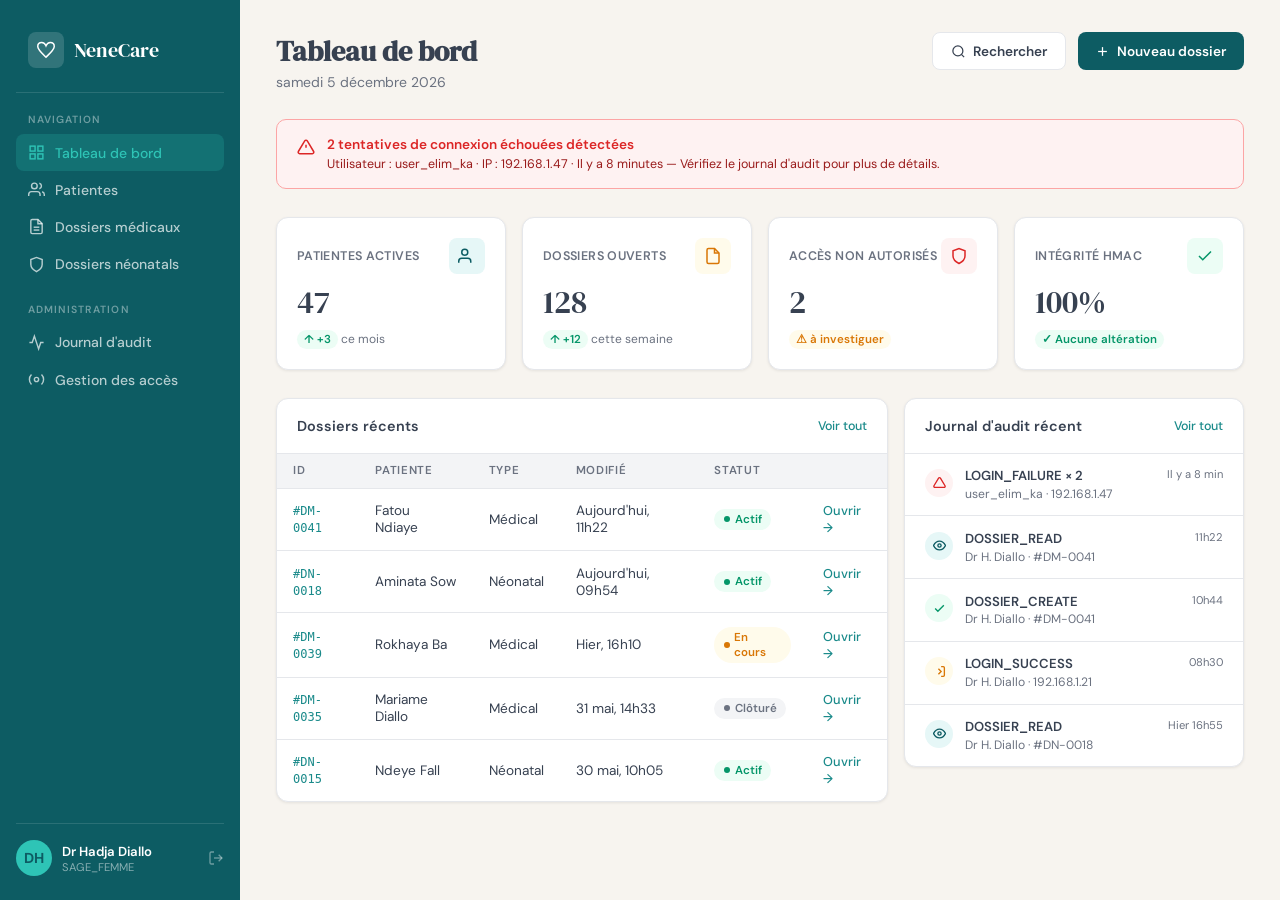
==== src/main/resources/static/accueil.html @ 51d0cf4b "feat(audit): entité AuditLog, AuditService HMAC-SHA256, repository et migration SQL" ====
<!DOCTYPE html>
<html lang="fr">
<head>
  <meta charset="UTF-8" />
  <meta name="viewport" content="width=device-width, initial-scale=1.0" />
  <title>NeneCare – Accueil</title>
  <link rel="preconnect" href="https://fonts.googleapis.com" />
  <link rel="preconnect" href="https://fonts.gstatic.com" crossorigin />
  <link href="https://fonts.googleapis.com/css2?family=DM+Serif+Display:ital@0;1&family=DM+Sans:wght@300;400;500;600&display=swap" rel="stylesheet" />

  <style>
    *, *::before, *::after { box-sizing: border-box; margin: 0; padding: 0; }

    :root {
      --teal-deep:   #0d5c63;
      --teal-mid:    #1a8a8a;
      --teal-light:  #2ec4b6;
      --teal-pale:   #e6f7f7;
      --cream:       #f7f4ef;
      --white:       #ffffff;
      --slate:       #374151;
      --slate-light: #6b7280;
      --slate-pale:  #f3f4f6;
      --amber:       #d97706;
      --amber-pale:  #fffbeb;
      --red:         #dc2626;
      --red-pale:    #fef2f2;
      --green:       #059669;
      --green-pale:  #ecfdf5;
      --border:      #e5e7eb;
      --shadow-sm:   0 1px 3px rgba(0,0,0,.08);
      --shadow-md:   0 4px 16px rgba(13,92,99,.10);
    }

    html, body {
      height: 100%;
      font-family: 'DM Sans', sans-serif;
      background: var(--cream);
      color: var(--slate);
    }

    /* ── Layout sidebar + main ─────────────────────────────────── */
    .app { display: flex; min-height: 100vh; }

    /* ── Sidebar ───────────────────────────────────────────────── */
    .sidebar {
      width: 240px;
      flex-shrink: 0;
      background: var(--teal-deep);
      display: flex;
      flex-direction: column;
      padding: 1.5rem 1rem;
    }

    .sidebar-logo {
      display: flex;
      align-items: center;
      gap: .6rem;
      padding: .5rem .75rem 1.5rem;
      border-bottom: 1px solid rgba(255,255,255,.12);
      margin-bottom: 1.25rem;
    }
    .sidebar-logo-icon {
      width: 36px; height: 36px;
      background: rgba(255,255,255,.15);
      border-radius: 8px;
      display: grid; place-items: center;
    }
    .sidebar-logo-icon svg { width: 18px; height: 18px; }
    .sidebar-logo-name {
      font-family: 'DM Serif Display', serif;
      font-size: 1.25rem;
      color: var(--white);
    }

    /* Navigation */
    .nav-section-label {
      font-size: .65rem;
      font-weight: 600;
      letter-spacing: .1em;
      text-transform: uppercase;
      color: rgba(255,255,255,.4);
      padding: 0 .75rem;
      margin-bottom: .5rem;
    }

    .nav-item {
      display: flex;
      align-items: center;
      gap: .65rem;
      padding: .6rem .75rem;
      border-radius: 8px;
      font-size: .875rem;
      font-weight: 500;
      color: rgba(255,255,255,.7);
      text-decoration: none;
      cursor: pointer;
      transition: all .15s;
      border: none;
      background: none;
      width: 100%;
      text-align: left;
    }
    .nav-item:hover { background: rgba(255,255,255,.08); color: var(--white); }
    .nav-item.active {
      background: rgba(46,196,182,.2);
      color: var(--teal-light);
    }
    .nav-item svg { width: 17px; height: 17px; flex-shrink: 0; }

    .nav-spacer { flex: 1; }

    /* Profil utilisateur sidebar */
    .sidebar-user {
      border-top: 1px solid rgba(255,255,255,.12);
      padding-top: 1rem;
      display: flex;
      align-items: center;
      gap: .65rem;
    }
    .user-avatar {
      width: 36px; height: 36px;
      background: var(--teal-light);
      border-radius: 50%;
      display: grid; place-items: center;
      font-size: .9rem;
      font-weight: 700;
      color: var(--teal-deep);
      flex-shrink: 0;
    }
    .user-info { flex: 1; min-width: 0; }
    .user-name {
      font-size: .82rem;
      font-weight: 600;
      color: var(--white);
      white-space: nowrap;
      overflow: hidden;
      text-overflow: ellipsis;
    }
    .user-role {
      font-size: .7rem;
      color: rgba(255,255,255,.5);
    }
    .logout-btn {
      background: none; border: none; cursor: pointer;
      color: rgba(255,255,255,.4);
      display: flex; align-items: center;
      transition: color .15s;
    }
    .logout-btn:hover { color: var(--white); }
    .logout-btn svg { width: 16px; height: 16px; }

    /* ── Main ──────────────────────────────────────────────────── */
    .main {
      flex: 1;
      overflow-y: auto;
      padding: 2rem 2.25rem;
      display: flex;
      flex-direction: column;
      gap: 1.75rem;
    }

    /* Header */
    .main-header {
      display: flex;
      justify-content: space-between;
      align-items: flex-start;
      flex-wrap: wrap;
      gap: 1rem;
    }
    .main-header h1 {
      font-family: 'DM Serif Display', serif;
      font-size: 1.75rem;
      color: var(--slate);
    }
    .main-header p {
      font-size: .875rem;
      color: var(--slate-light);
      margin-top: .2rem;
    }

    .header-actions { display: flex; gap: .75rem; }

    .btn {
      display: inline-flex;
      align-items: center;
      gap: .45rem;
      padding: .6rem 1.1rem;
      border-radius: 8px;
      font-family: 'DM Sans', sans-serif;
      font-size: .85rem;
      font-weight: 600;
      cursor: pointer;
      border: none;
      transition: all .15s;
    }
    .btn svg { width: 15px; height: 15px; }
    .btn-primary { background: var(--teal-deep); color: var(--white); }
    .btn-primary:hover { background: var(--teal-mid); }
    .btn-outline {
      background: var(--white);
      color: var(--slate);
      border: 1.5px solid var(--border);
    }
    .btn-outline:hover { border-color: var(--teal-mid); color: var(--teal-deep); }

    /* ── KPI Cards ─────────────────────────────────────────────── */
    .kpi-grid {
      display: grid;
      grid-template-columns: repeat(4, 1fr);
      gap: 1rem;
    }

    .kpi-card {
      background: var(--white);
      border-radius: 12px;
      padding: 1.25rem;
      box-shadow: var(--shadow-sm);
      border: 1px solid var(--border);
      display: flex;
      flex-direction: column;
      gap: .75rem;
    }
    .kpi-top {
      display: flex;
      justify-content: space-between;
      align-items: center;
    }
    .kpi-label {
      font-size: .78rem;
      font-weight: 600;
      letter-spacing: .03em;
      text-transform: uppercase;
      color: var(--slate-light);
    }
    .kpi-icon {
      width: 36px; height: 36px;
      border-radius: 8px;
      display: grid; place-items: center;
    }
    .kpi-icon svg { width: 18px; height: 18px; }
    .kpi-icon.teal   { background: var(--teal-pale);  color: var(--teal-deep); }
    .kpi-icon.amber  { background: var(--amber-pale); color: var(--amber); }
    .kpi-icon.red    { background: var(--red-pale);   color: var(--red); }
    .kpi-icon.green  { background: var(--green-pale); color: var(--green); }

    .kpi-value {
      font-family: 'DM Serif Display', serif;
      font-size: 2rem;
      color: var(--slate);
      line-height: 1;
    }
    .kpi-sub {
      font-size: .75rem;
      color: var(--slate-light);
    }
    .kpi-trend {
      display: inline-flex;
      align-items: center;
      gap: .2rem;
      font-size: .72rem;
      font-weight: 600;
      padding: .15rem .45rem;
      border-radius: 100px;
    }
    .kpi-trend.up   { background: var(--green-pale); color: var(--green); }
    .kpi-trend.warn { background: var(--amber-pale); color: var(--amber); }
    .kpi-trend.down { background: var(--red-pale);   color: var(--red); }

    /* ── Grid 2 colonnes ────────────────────────────────────────── */
    .two-col {
      display: grid;
      grid-template-columns: 1fr 340px;
      gap: 1rem;
      align-items: start;
    }

    /* ── Card générique ────────────────────────────────────────── */
    .card {
      background: var(--white);
      border-radius: 12px;
      border: 1px solid var(--border);
      box-shadow: var(--shadow-sm);
      overflow: hidden;
    }
    .card-header {
      padding: 1.1rem 1.25rem;
      border-bottom: 1px solid var(--border);
      display: flex;
      justify-content: space-between;
      align-items: center;
    }
    .card-title {
      font-size: .9rem;
      font-weight: 600;
      color: var(--slate);
    }
    .card-action {
      font-size: .78rem;
      color: var(--teal-mid);
      cursor: pointer;
      font-weight: 500;
      text-decoration: none;
    }
    .card-action:hover { text-decoration: underline; }
    .card-body { padding: 1.25rem; }

    /* ── Table des dossiers récents ─────────────────────────────── */
    .table-wrap { overflow-x: auto; }
    table { width: 100%; border-collapse: collapse; }
    th {
      text-align: left;
      font-size: .72rem;
      font-weight: 600;
      letter-spacing: .06em;
      text-transform: uppercase;
      color: var(--slate-light);
      padding: .6rem 1rem;
      background: var(--slate-pale);
      border-bottom: 1px solid var(--border);
    }
    td {
      padding: .85rem 1rem;
      font-size: .85rem;
      border-bottom: 1px solid var(--border);
      color: var(--slate);
    }
    tr:last-child td { border-bottom: none; }
    tr:hover td { background: var(--slate-pale); }

    .badge-status {
      display: inline-flex;
      align-items: center;
      gap: .3rem;
      font-size: .72rem;
      font-weight: 600;
      padding: .2rem .6rem;
      border-radius: 100px;
    }
    .badge-status::before {
      content: '';
      width: 6px; height: 6px;
      border-radius: 50%;
    }
    .badge-status.active  { background: var(--green-pale);  color: var(--green);  }
    .badge-status.active::before  { background: var(--green); }
    .badge-status.pending { background: var(--amber-pale);  color: var(--amber);  }
    .badge-status.pending::before { background: var(--amber); }
    .badge-status.closed  { background: var(--slate-pale);  color: var(--slate-light); }
    .badge-status.closed::before  { background: var(--slate-light); }

    .action-link {
      color: var(--teal-mid);
      font-size: .8rem;
      font-weight: 500;
      text-decoration: none;
    }
    .action-link:hover { text-decoration: underline; }

    /* ── Journal d'audit (sidebar droite) ──────────────────────── */
    .audit-list { display: flex; flex-direction: column; }
    .audit-item {
      display: flex;
      gap: .75rem;
      padding: .85rem 1.25rem;
      border-bottom: 1px solid var(--border);
      align-items: flex-start;
    }
    .audit-item:last-child { border-bottom: none; }
    .audit-dot {
      width: 28px; height: 28px;
      border-radius: 50%;
      display: grid; place-items: center;
      flex-shrink: 0;
      margin-top: .1rem;
    }
    .audit-dot svg { width: 13px; height: 13px; }
    .audit-dot.read    { background: var(--teal-pale);  color: var(--teal-deep); }
    .audit-dot.write   { background: var(--green-pale); color: var(--green); }
    .audit-dot.login   { background: var(--amber-pale); color: var(--amber); }
    .audit-dot.warn    { background: var(--red-pale);   color: var(--red); }

    .audit-meta { flex: 1; min-width: 0; }
    .audit-action {
      font-size: .82rem;
      font-weight: 600;
      color: var(--slate);
    }
    .audit-detail {
      font-size: .76rem;
      color: var(--slate-light);
      margin-top: .1rem;
      white-space: nowrap;
      overflow: hidden;
      text-overflow: ellipsis;
    }
    .audit-time {
      font-size: .7rem;
      color: var(--slate-light);
      white-space: nowrap;
      flex-shrink: 0;
    }

    /* ── Alerte sécurité ───────────────────────────────────────── */
    .security-alert {
      background: var(--red-pale);
      border: 1px solid #fca5a5;
      border-radius: 10px;
      padding: 1rem 1.25rem;
      display: flex;
      gap: .75rem;
      align-items: flex-start;
    }
    .security-alert svg { width: 18px; height: 18px; color: var(--red); flex-shrink: 0; margin-top: .1rem; }
    .security-alert-title { font-size: .85rem; font-weight: 600; color: var(--red); }
    .security-alert-desc  { font-size: .78rem; color: #991b1b; margin-top: .15rem; }

    /* ── Responsive ─────────────────────────────────────────────── */
    @media (max-width: 1100px) {
      .kpi-grid { grid-template-columns: repeat(2, 1fr); }
      .two-col  { grid-template-columns: 1fr; }
    }
    @media (max-width: 768px) {
      .sidebar  { display: none; }
      .main     { padding: 1.25rem; }
      .kpi-grid { grid-template-columns: 1fr 1fr; }
    }
  </style>
</head>
<body>
<div class="app">

  <!-- ══ Sidebar ══════════════════════════════════════════════ -->
  <aside class="sidebar">
    <div class="sidebar-logo">
      <div class="sidebar-logo-icon">
        <svg viewBox="0 0 24 24" fill="none" stroke="white" stroke-width="2" stroke-linecap="round">
          <path d="M12 21.593c-5.63-5.539-11-10.297-11-14.402 0-3.791 3.068-5.191 5.281-5.191 1.312 0 4.151.501 5.719 4.457 1.59-3.968 4.464-4.447 5.726-4.447 2.54 0 5.274 1.621 5.274 5.181 0 4.069-5.136 8.625-11 14.402z"/>
        </svg>
      </div>
      <span class="sidebar-logo-name">NeneCare</span>
    </div>

    <div class="nav-section-label">Navigation</div>

    <a class="nav-item active" href="#">
      <svg viewBox="0 0 24 24" fill="none" stroke="currentColor" stroke-width="2"><rect x="3" y="3" width="7" height="7"/><rect x="14" y="3" width="7" height="7"/><rect x="14" y="14" width="7" height="7"/><rect x="3" y="14" width="7" height="7"/></svg>
      Tableau de bord
    </a>
    <a class="nav-item" href="#">
      <svg viewBox="0 0 24 24" fill="none" stroke="currentColor" stroke-width="2"><path d="M17 21v-2a4 4 0 0 0-4-4H5a4 4 0 0 0-4 4v2"/><circle cx="9" cy="7" r="4"/><path d="M23 21v-2a4 4 0 0 0-3-3.87"/><path d="M16 3.13a4 4 0 0 1 0 7.75"/></svg>
      Patientes
    </a>
    <a class="nav-item" href="#">
      <svg viewBox="0 0 24 24" fill="none" stroke="currentColor" stroke-width="2"><path d="M14 2H6a2 2 0 0 0-2 2v16a2 2 0 0 0 2 2h12a2 2 0 0 0 2-2V8z"/><polyline points="14 2 14 8 20 8"/><line x1="16" y1="13" x2="8" y2="13"/><line x1="16" y1="17" x2="8" y2="17"/></svg>
      Dossiers médicaux
    </a>
    <a class="nav-item" href="#">
      <svg viewBox="0 0 24 24" fill="none" stroke="currentColor" stroke-width="2"><path d="M12 22s8-4 8-10V5l-8-3-8 3v7c0 6 8 10 8 10z"/></svg>
      Dossiers néonatals
    </a>

    <div class="nav-section-label" style="margin-top:1.25rem;">Administration</div>

    <a class="nav-item" href="#">
      <svg viewBox="0 0 24 24" fill="none" stroke="currentColor" stroke-width="2"><polyline points="22 12 18 12 15 21 9 3 6 12 2 12"/></svg>
      Journal d'audit
    </a>
    <a class="nav-item" href="#">
      <svg viewBox="0 0 24 24" fill="none" stroke="currentColor" stroke-width="2"><circle cx="12" cy="12" r="3"/><path d="M19.07 4.93a10 10 0 0 1 0 14.14"/><path d="M4.93 4.93a10 10 0 0 0 0 14.14"/></svg>
      Gestion des accès
    </a>

    <div class="nav-spacer"></div>

    <div class="sidebar-user">
      <div class="user-avatar" id="avatarInitials">HD</div>
      <div class="user-info">
        <div class="user-name" id="userName">Dr Hadja Diallo</div>
        <div class="user-role" id="userRole">SAGE_FEMME</div>
      </div>
      <button class="logout-btn" title="Déconnexion" onclick="window.location.href='login.html'">
        <svg viewBox="0 0 24 24" fill="none" stroke="currentColor" stroke-width="2">
          <path d="M9 21H5a2 2 0 0 1-2-2V5a2 2 0 0 1 2-2h4"/><polyline points="16 17 21 12 16 7"/><line x1="21" y1="12" x2="9" y2="12"/>
        </svg>
      </button>
    </div>
  </aside>

  <!-- ══ Main ════════════════════════════════════════════════ -->
  <main class="main">

    <!-- En-tête -->
    <div class="main-header">
      <div>
        <h1>Tableau de bord</h1>
        <p id="dateNow">Chargement de la date…</p>
      </div>
      <div class="header-actions">
        <button class="btn btn-outline">
          <svg viewBox="0 0 24 24" fill="none" stroke="currentColor" stroke-width="2"><circle cx="11" cy="11" r="8"/><line x1="21" y1="21" x2="16.65" y2="16.65"/></svg>
          Rechercher
        </button>
        <button class="btn btn-primary">
          <svg viewBox="0 0 24 24" fill="none" stroke="currentColor" stroke-width="2"><line x1="12" y1="5" x2="12" y2="19"/><line x1="5" y1="12" x2="19" y2="12"/></svg>
          Nouveau dossier
        </button>
      </div>
    </div>

    <!-- Alerte sécurité (exemple) -->
    <div class="security-alert">
      <svg viewBox="0 0 24 24" fill="none" stroke="currentColor" stroke-width="2"><path d="M10.29 3.86L1.82 18a2 2 0 0 0 1.71 3h16.94a2 2 0 0 0 1.71-3L13.71 3.86a2 2 0 0 0-3.42 0z"/><line x1="12" y1="9" x2="12" y2="13"/><line x1="12" y1="17" x2="12.01" y2="17"/></svg>
      <div>
        <div class="security-alert-title">2 tentatives de connexion échouées détectées</div>
        <div class="security-alert-desc">Utilisateur : user_elim_ka · IP : 192.168.1.47 · Il y a 8 minutes — Vérifiez le journal d'audit pour plus de détails.</div>
      </div>
    </div>

    <!-- KPIs -->
    <div class="kpi-grid">
      <div class="kpi-card">
        <div class="kpi-top">
          <span class="kpi-label">Patientes actives</span>
          <div class="kpi-icon teal">
            <svg viewBox="0 0 24 24" fill="none" stroke="currentColor" stroke-width="2"><path d="M17 21v-2a4 4 0 0 0-4-4H5a4 4 0 0 0-4 4v2"/><circle cx="9" cy="7" r="4"/></svg>
          </div>
        </div>
        <div class="kpi-value">47</div>
        <div class="kpi-sub"><span class="kpi-trend up">↑ +3</span> ce mois</div>
      </div>

      <div class="kpi-card">
        <div class="kpi-top">
          <span class="kpi-label">Dossiers ouverts</span>
          <div class="kpi-icon amber">
            <svg viewBox="0 0 24 24" fill="none" stroke="currentColor" stroke-width="2"><path d="M14 2H6a2 2 0 0 0-2 2v16a2 2 0 0 0 2 2h12a2 2 0 0 0 2-2V8z"/><polyline points="14 2 14 8 20 8"/></svg>
          </div>
        </div>
        <div class="kpi-value">128</div>
        <div class="kpi-sub"><span class="kpi-trend up">↑ +12</span> cette semaine</div>
      </div>

      <div class="kpi-card">
        <div class="kpi-top">
          <span class="kpi-label">Accès non autorisés</span>
          <div class="kpi-icon red">
            <svg viewBox="0 0 24 24" fill="none" stroke="currentColor" stroke-width="2"><path d="M12 22s8-4 8-10V5l-8-3-8 3v7c0 6 8 10 8 10z"/></svg>
          </div>
        </div>
        <div class="kpi-value">2</div>
        <div class="kpi-sub"><span class="kpi-trend warn">⚠ à investiguer</span></div>
      </div>

      <div class="kpi-card">
        <div class="kpi-top">
          <span class="kpi-label">Intégrité HMAC</span>
          <div class="kpi-icon green">
            <svg viewBox="0 0 24 24" fill="none" stroke="currentColor" stroke-width="2"><polyline points="20 6 9 17 4 12"/></svg>
          </div>
        </div>
        <div class="kpi-value">100%</div>
        <div class="kpi-sub"><span class="kpi-trend up">✓ Aucune altération</span></div>
      </div>
    </div>

    <!-- Grille 2 colonnes -->
    <div class="two-col">

      <!-- Dossiers récents -->
      <div class="card">
        <div class="card-header">
          <span class="card-title">Dossiers récents</span>
          <a class="card-action" href="#">Voir tout</a>
        </div>
        <div class="table-wrap">
          <table>
            <thead>
              <tr>
                <th>ID</th>
                <th>Patiente</th>
                <th>Type</th>
                <th>Modifié</th>
                <th>Statut</th>
                <th></th>
              </tr>
            </thead>
            <tbody>
              <tr>
                <td><code style="font-size:.75rem;color:var(--teal-mid)">#DM-0041</code></td>
                <td>Fatou Ndiaye</td>
                <td>Médical</td>
                <td>Aujourd'hui, 11h22</td>
                <td><span class="badge-status active">Actif</span></td>
                <td><a class="action-link" href="#">Ouvrir →</a></td>
              </tr>
              <tr>
                <td><code style="font-size:.75rem;color:var(--teal-mid)">#DN-0018</code></td>
                <td>Aminata Sow</td>
                <td>Néonatal</td>
                <td>Aujourd'hui, 09h54</td>
                <td><span class="badge-status active">Actif</span></td>
                <td><a class="action-link" href="#">Ouvrir →</a></td>
              </tr>
              <tr>
                <td><code style="font-size:.75rem;color:var(--teal-mid)">#DM-0039</code></td>
                <td>Rokhaya Ba</td>
                <td>Médical</td>
                <td>Hier, 16h10</td>
                <td><span class="badge-status pending">En cours</span></td>
                <td><a class="action-link" href="#">Ouvrir →</a></td>
              </tr>
              <tr>
                <td><code style="font-size:.75rem;color:var(--teal-mid)">#DM-0035</code></td>
                <td>Mariame Diallo</td>
                <td>Médical</td>
                <td>31 mai, 14h33</td>
                <td><span class="badge-status closed">Clôturé</span></td>
                <td><a class="action-link" href="#">Ouvrir →</a></td>
              </tr>
              <tr>
                <td><code style="font-size:.75rem;color:var(--teal-mid)">#DN-0015</code></td>
                <td>Ndeye Fall</td>
                <td>Néonatal</td>
                <td>30 mai, 10h05</td>
                <td><span class="badge-status active">Actif</span></td>
                <td><a class="action-link" href="#">Ouvrir →</a></td>
              </tr>
            </tbody>
          </table>
        </div>
      </div>

      <!-- Journal d'audit -->
      <div class="card">
        <div class="card-header">
          <span class="card-title">Journal d'audit récent</span>
          <a class="card-action" href="#">Voir tout</a>
        </div>
        <div class="audit-list">

          <div class="audit-item">
            <div class="audit-dot warn">
              <svg viewBox="0 0 24 24" fill="none" stroke="currentColor" stroke-width="2.5"><path d="M10.29 3.86L1.82 18a2 2 0 0 0 1.71 3h16.94a2 2 0 0 0 1.71-3L13.71 3.86a2 2 0 0 0-3.42 0z"/></svg>
            </div>
            <div class="audit-meta">
              <div class="audit-action">LOGIN_FAILURE × 2</div>
              <div class="audit-detail">user_elim_ka · 192.168.1.47</div>
            </div>
            <div class="audit-time">Il y a 8 min</div>
          </div>

          <div class="audit-item">
            <div class="audit-dot read">
              <svg viewBox="0 0 24 24" fill="none" stroke="currentColor" stroke-width="2.5"><path d="M1 12s4-8 11-8 11 8 11 8-4 8-11 8-11-8-11-8z"/><circle cx="12" cy="12" r="3"/></svg>
            </div>
            <div class="audit-meta">
              <div class="audit-action">DOSSIER_READ</div>
              <div class="audit-detail">Dr H. Diallo · #DM-0041</div>
            </div>
            <div class="audit-time">11h22</div>
          </div>

          <div class="audit-item">
            <div class="audit-dot write">
              <svg viewBox="0 0 24 24" fill="none" stroke="currentColor" stroke-width="2.5"><polyline points="20 6 9 17 4 12"/></svg>
            </div>
            <div class="audit-meta">
              <div class="audit-action">DOSSIER_CREATE</div>
              <div class="audit-detail">Dr H. Diallo · #DM-0041</div>
            </div>
            <div class="audit-time">10h44</div>
          </div>

          <div class="audit-item">
            <div class="audit-dot login">
              <svg viewBox="0 0 24 24" fill="none" stroke="currentColor" stroke-width="2.5"><path d="M15 3h4a2 2 0 0 1 2 2v14a2 2 0 0 1-2 2h-4"/><polyline points="10 17 15 12 10 7"/></svg>
            </div>
            <div class="audit-meta">
              <div class="audit-action">LOGIN_SUCCESS</div>
              <div class="audit-detail">Dr H. Diallo · 192.168.1.21</div>
            </div>
            <div class="audit-time">08h30</div>
          </div>

          <div class="audit-item">
            <div class="audit-dot read">
              <svg viewBox="0 0 24 24" fill="none" stroke="currentColor" stroke-width="2.5"><path d="M1 12s4-8 11-8 11 8 11 8-4 8-11 8-11-8-11-8z"/><circle cx="12" cy="12" r="3"/></svg>
            </div>
            <div class="audit-meta">
              <div class="audit-action">DOSSIER_READ</div>
              <div class="audit-detail">Dr H. Diallo · #DN-0018</div>
            </div>
            <div class="audit-time">Hier 16h55</div>
          </div>

        </div>
      </div>

    </div>
  </main>
</div>

<script>
  // Date dynamique
  const opts = { weekday: 'long', year: 'numeric', month: 'long', day: 'numeric' };
  document.getElementById('dateNow').textContent =
    new Date().toLocaleDateString('fr-FR', opts);

  // Infos utilisateur depuis sessionStorage (à alimenter après auth JWT)
  const storedName = sessionStorage.getItem('nc_user_name') || 'Dr Hadja Diallo';
  const storedRole = sessionStorage.getItem('nc_user_role') || 'SAGE_FEMME';
  document.getElementById('userName').textContent  = storedName;
  document.getElementById('userRole').textContent  = storedRole;
  document.getElementById('avatarInitials').textContent =
    storedName.split(' ').filter(w => /^[A-ZÀ-Ÿ]/.test(w)).slice(0,2).map(w=>w[0]).join('');
</script>
</body>
</html>
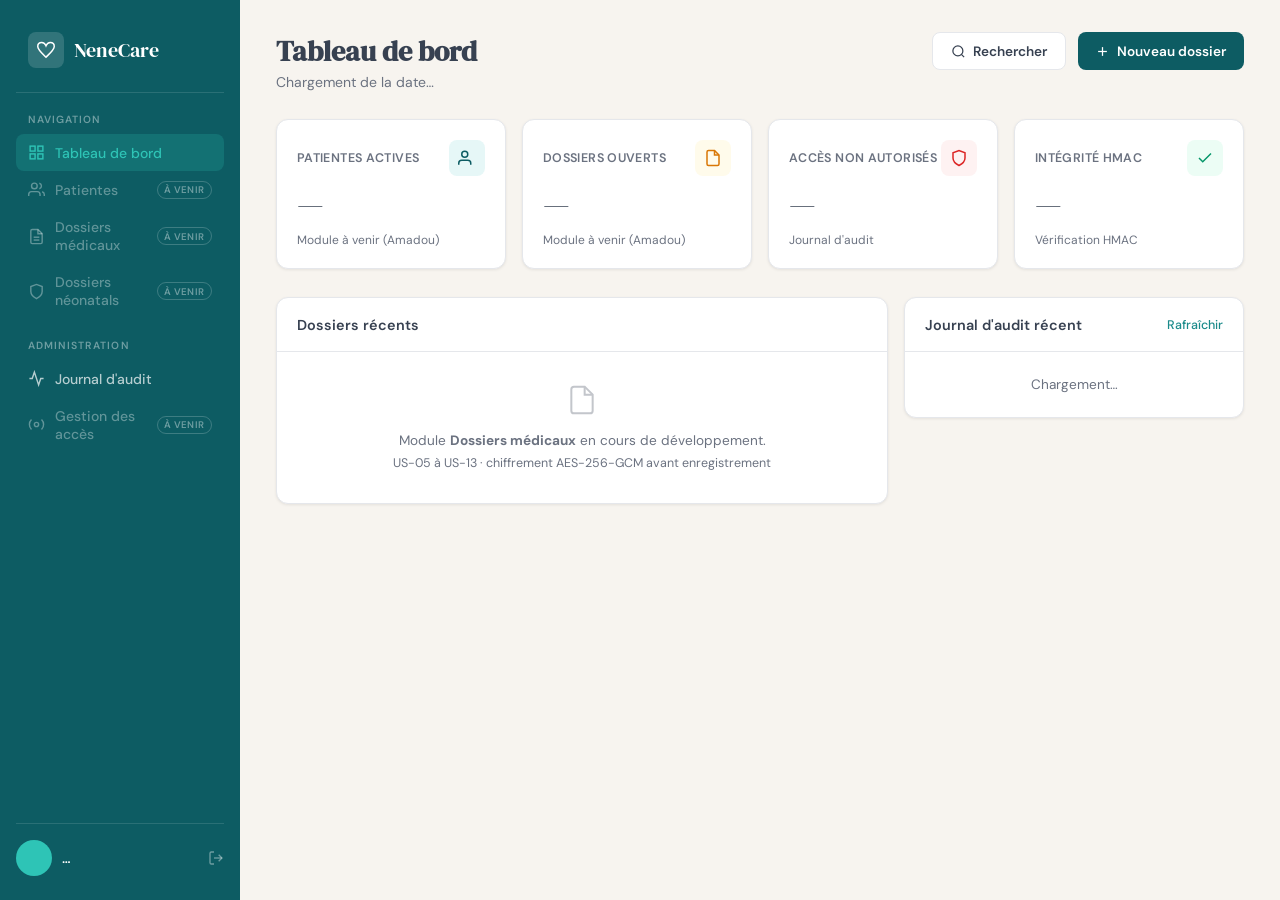
==== commit 5ff6c784: "front: repare la page de connexion et branche le tableau de bord login.html contenait un conflit de " ====
--- a/src/main/resources/static/accueil.html
+++ b/src/main/resources/static/accueil.html
@@ -102,6 +102,26 @@
       text-align: left;
     }
     .nav-item:hover { background: rgba(255,255,255,.08); color: var(--white); }
+
+    /* Module pas encore livré : l'onglet reste visible (il annonce la feuille
+       de route) mais ne doit pas se faire passer pour un lien fonctionnel. */
+    .nav-item.a-venir {
+      color: rgba(255,255,255,.35);
+      cursor: not-allowed;
+    }
+    .nav-item.a-venir:hover { background: none; color: rgba(255,255,255,.35); }
+    .nav-item.a-venir .puce-a-venir {
+      margin-left: auto;
+      font-size: .6rem;
+      font-weight: 600;
+      letter-spacing: .04em;
+      text-transform: uppercase;
+      color: rgba(255,255,255,.4);
+      border: 1px solid rgba(255,255,255,.2);
+      border-radius: 100px;
+      padding: .1rem .4rem;
+      white-space: nowrap;
+    }
     .nav-item.active {
       background: rgba(46,196,182,.2);
       color: var(--teal-light);
@@ -447,39 +467,52 @@
       <svg viewBox="0 0 24 24" fill="none" stroke="currentColor" stroke-width="2"><rect x="3" y="3" width="7" height="7"/><rect x="14" y="3" width="7" height="7"/><rect x="14" y="14" width="7" height="7"/><rect x="3" y="14" width="7" height="7"/></svg>
       Tableau de bord
     </a>
-    <a class="nav-item" href="#">
+    <!-- Ces trois modules n'ont pas encore de backend (aucune entité Patiente
+         ni DossierNeonatal, DossierMedicalService vide) : ils sont annoncés,
+         pas proposés. Ils deviendront cliquables avec les US-05 à US-13. -->
+    <a class="nav-item a-venir" href="#" aria-disabled="true" title="Module en cours de développement (US-05 à US-13)">
       <svg viewBox="0 0 24 24" fill="none" stroke="currentColor" stroke-width="2"><path d="M17 21v-2a4 4 0 0 0-4-4H5a4 4 0 0 0-4 4v2"/><circle cx="9" cy="7" r="4"/><path d="M23 21v-2a4 4 0 0 0-3-3.87"/><path d="M16 3.13a4 4 0 0 1 0 7.75"/></svg>
       Patientes
+      <span class="puce-a-venir">à venir</span>
     </a>
-    <a class="nav-item" href="#">
+    <a class="nav-item a-venir" href="#" aria-disabled="true" title="Module en cours de développement (US-05 à US-13)">
       <svg viewBox="0 0 24 24" fill="none" stroke="currentColor" stroke-width="2"><path d="M14 2H6a2 2 0 0 0-2 2v16a2 2 0 0 0 2 2h12a2 2 0 0 0 2-2V8z"/><polyline points="14 2 14 8 20 8"/><line x1="16" y1="13" x2="8" y2="13"/><line x1="16" y1="17" x2="8" y2="17"/></svg>
       Dossiers médicaux
+      <span class="puce-a-venir">à venir</span>
     </a>
-    <a class="nav-item" href="#">
+    <a class="nav-item a-venir" href="#" aria-disabled="true" title="Module en cours de développement (US-05 à US-13)">
       <svg viewBox="0 0 24 24" fill="none" stroke="currentColor" stroke-width="2"><path d="M12 22s8-4 8-10V5l-8-3-8 3v7c0 6 8 10 8 10z"/></svg>
       Dossiers néonatals
+      <span class="puce-a-venir">à venir</span>
     </a>
 
-    <div class="nav-section-label" style="margin-top:1.25rem;">Administration</div>
-
-    <a class="nav-item" href="#">
+    <!-- Section réservée à l'administrateur : masquée pour les autres rôles.
+         Masquage de confort uniquement — l'API refuse de toute façon (403). -->
+    <div class="nav-section-label" style="margin-top:1.25rem;" data-role="ADMIN">Administration</div>
+
+    <!-- Fonctionnel : l'API d'audit existe et répond. -->
+    <a class="nav-item" href="#" id="navJournalAudit" data-role="ADMIN">
       <svg viewBox="0 0 24 24" fill="none" stroke="currentColor" stroke-width="2"><polyline points="22 12 18 12 15 21 9 3 6 12 2 12"/></svg>
       Journal d'audit
     </a>
-    <a class="nav-item" href="#">
+    <!-- US-18/19 non implémentées : UserService ne contient que des TODO. -->
+    <a class="nav-item a-venir" href="#" aria-disabled="true" data-role="ADMIN"
+       title="Module en cours de développement (US-18, US-19)">
       <svg viewBox="0 0 24 24" fill="none" stroke="currentColor" stroke-width="2"><circle cx="12" cy="12" r="3"/><path d="M19.07 4.93a10 10 0 0 1 0 14.14"/><path d="M4.93 4.93a10 10 0 0 0 0 14.14"/></svg>
       Gestion des accès
+      <span class="puce-a-venir">à venir</span>
     </a>
 
     <div class="nav-spacer"></div>
 
     <div class="sidebar-user">
-      <div class="user-avatar" id="avatarInitials">HD</div>
+      <!-- Renseignés par le script à partir de la session ouverte. -->
+      <div class="user-avatar" id="avatarInitials"></div>
       <div class="user-info">
-        <div class="user-name" id="userName">Dr Hadja Diallo</div>
-        <div class="user-role" id="userRole">SAGE_FEMME</div>
-      </div>
-      <button class="logout-btn" title="Déconnexion" onclick="window.location.href='login.html'">
+        <div class="user-name" id="userName">…</div>
+        <div class="user-role" id="userRole"></div>
+      </div>
+      <button class="logout-btn" id="btnDeconnexion" title="Déconnexion">
         <svg viewBox="0 0 24 24" fill="none" stroke="currentColor" stroke-width="2">
           <path d="M9 21H5a2 2 0 0 1-2-2V5a2 2 0 0 1 2-2h4"/><polyline points="16 17 21 12 16 7"/><line x1="21" y1="12" x2="9" y2="12"/>
         </svg>
@@ -497,23 +530,24 @@
         <p id="dateNow">Chargement de la date…</p>
       </div>
       <div class="header-actions">
-        <button class="btn btn-outline">
+        <!-- Boutons inactifs tant que le module Dossiers (Amadou) n'est pas livré. -->
+        <button class="btn btn-outline" disabled title="Module dossiers à venir">
           <svg viewBox="0 0 24 24" fill="none" stroke="currentColor" stroke-width="2"><circle cx="11" cy="11" r="8"/><line x1="21" y1="21" x2="16.65" y2="16.65"/></svg>
           Rechercher
         </button>
-        <button class="btn btn-primary">
+        <button class="btn btn-primary" disabled title="Module dossiers à venir">
           <svg viewBox="0 0 24 24" fill="none" stroke="currentColor" stroke-width="2"><line x1="12" y1="5" x2="12" y2="19"/><line x1="5" y1="12" x2="19" y2="12"/></svg>
           Nouveau dossier
         </button>
       </div>
     </div>
 
-    <!-- Alerte sécurité (exemple) -->
-    <div class="security-alert">
+    <!-- Alerte sécurité : affichée seulement si le journal contient des échecs -->
+    <div class="security-alert" id="alerteSecurite" style="display:none;">
       <svg viewBox="0 0 24 24" fill="none" stroke="currentColor" stroke-width="2"><path d="M10.29 3.86L1.82 18a2 2 0 0 0 1.71 3h16.94a2 2 0 0 0 1.71-3L13.71 3.86a2 2 0 0 0-3.42 0z"/><line x1="12" y1="9" x2="12" y2="13"/><line x1="12" y1="17" x2="12.01" y2="17"/></svg>
       <div>
-        <div class="security-alert-title">2 tentatives de connexion échouées détectées</div>
-        <div class="security-alert-desc">Utilisateur : user_elim_ka · IP : 192.168.1.47 · Il y a 8 minutes — Vérifiez le journal d'audit pour plus de détails.</div>
+        <div class="security-alert-title" id="alerteSecuriteTitre"></div>
+        <div class="security-alert-desc" id="alerteSecuriteDetail"></div>
       </div>
     </div>
 
@@ -526,8 +560,8 @@
             <svg viewBox="0 0 24 24" fill="none" stroke="currentColor" stroke-width="2"><path d="M17 21v-2a4 4 0 0 0-4-4H5a4 4 0 0 0-4 4v2"/><circle cx="9" cy="7" r="4"/></svg>
           </div>
         </div>
-        <div class="kpi-value">47</div>
-        <div class="kpi-sub"><span class="kpi-trend up">↑ +3</span> ce mois</div>
+        <div class="kpi-value" id="kpiPatientes">—</div>
+        <div class="kpi-sub">Module à venir (Amadou)</div>
       </div>
 
       <div class="kpi-card">
@@ -537,8 +571,8 @@
             <svg viewBox="0 0 24 24" fill="none" stroke="currentColor" stroke-width="2"><path d="M14 2H6a2 2 0 0 0-2 2v16a2 2 0 0 0 2 2h12a2 2 0 0 0 2-2V8z"/><polyline points="14 2 14 8 20 8"/></svg>
           </div>
         </div>
-        <div class="kpi-value">128</div>
-        <div class="kpi-sub"><span class="kpi-trend up">↑ +12</span> cette semaine</div>
+        <div class="kpi-value" id="kpiDossiers">—</div>
+        <div class="kpi-sub">Module à venir (Amadou)</div>
       </div>
 
       <div class="kpi-card">
@@ -548,8 +582,8 @@
             <svg viewBox="0 0 24 24" fill="none" stroke="currentColor" stroke-width="2"><path d="M12 22s8-4 8-10V5l-8-3-8 3v7c0 6 8 10 8 10z"/></svg>
           </div>
         </div>
-        <div class="kpi-value">2</div>
-        <div class="kpi-sub"><span class="kpi-trend warn">⚠ à investiguer</span></div>
+        <div class="kpi-value" id="kpiEchecs">—</div>
+        <div class="kpi-sub" id="kpiEchecsSub">Journal d'audit</div>
       </div>
 
       <div class="kpi-card">
@@ -559,8 +593,8 @@
             <svg viewBox="0 0 24 24" fill="none" stroke="currentColor" stroke-width="2"><polyline points="20 6 9 17 4 12"/></svg>
           </div>
         </div>
-        <div class="kpi-value">100%</div>
-        <div class="kpi-sub"><span class="kpi-trend up">✓ Aucune altération</span></div>
+        <div class="kpi-value" id="kpiIntegrite">—</div>
+        <div class="kpi-sub" id="kpiIntegriteSub">Vérification HMAC</div>
       </div>
     </div>
 
@@ -571,129 +605,35 @@
       <div class="card">
         <div class="card-header">
           <span class="card-title">Dossiers récents</span>
-          <a class="card-action" href="#">Voir tout</a>
         </div>
         <div class="table-wrap">
-          <table>
-            <thead>
-              <tr>
-                <th>ID</th>
-                <th>Patiente</th>
-                <th>Type</th>
-                <th>Modifié</th>
-                <th>Statut</th>
-                <th></th>
-              </tr>
-            </thead>
-            <tbody>
-              <tr>
-                <td><code style="font-size:.75rem;color:var(--teal-mid)">#DM-0041</code></td>
-                <td>Fatou Ndiaye</td>
-                <td>Médical</td>
-                <td>Aujourd'hui, 11h22</td>
-                <td><span class="badge-status active">Actif</span></td>
-                <td><a class="action-link" href="#">Ouvrir →</a></td>
-              </tr>
-              <tr>
-                <td><code style="font-size:.75rem;color:var(--teal-mid)">#DN-0018</code></td>
-                <td>Aminata Sow</td>
-                <td>Néonatal</td>
-                <td>Aujourd'hui, 09h54</td>
-                <td><span class="badge-status active">Actif</span></td>
-                <td><a class="action-link" href="#">Ouvrir →</a></td>
-              </tr>
-              <tr>
-                <td><code style="font-size:.75rem;color:var(--teal-mid)">#DM-0039</code></td>
-                <td>Rokhaya Ba</td>
-                <td>Médical</td>
-                <td>Hier, 16h10</td>
-                <td><span class="badge-status pending">En cours</span></td>
-                <td><a class="action-link" href="#">Ouvrir →</a></td>
-              </tr>
-              <tr>
-                <td><code style="font-size:.75rem;color:var(--teal-mid)">#DM-0035</code></td>
-                <td>Mariame Diallo</td>
-                <td>Médical</td>
-                <td>31 mai, 14h33</td>
-                <td><span class="badge-status closed">Clôturé</span></td>
-                <td><a class="action-link" href="#">Ouvrir →</a></td>
-              </tr>
-              <tr>
-                <td><code style="font-size:.75rem;color:var(--teal-mid)">#DN-0015</code></td>
-                <td>Ndeye Fall</td>
-                <td>Néonatal</td>
-                <td>30 mai, 10h05</td>
-                <td><span class="badge-status active">Actif</span></td>
-                <td><a class="action-link" href="#">Ouvrir →</a></td>
-              </tr>
-            </tbody>
-          </table>
+          <!--
+            Aucune donnée factice ici : le module Dossiers (entités Patiente /
+            DossierMedical / DossierNeonatal, US-05 à US-13) n'est pas encore
+            livré. Ce bloc sera branché sur GET /api/dossiers dès sa mise à
+            disposition par Amadou.
+          -->
+          <div style="padding:2rem 1.25rem;text-align:center;color:var(--slate-light);font-size:.85rem;">
+            <svg viewBox="0 0 24 24" fill="none" stroke="currentColor" stroke-width="1.5"
+                 style="width:32px;height:32px;opacity:.4;margin-bottom:.75rem;">
+              <path d="M14 2H6a2 2 0 0 0-2 2v16a2 2 0 0 0 2 2h12a2 2 0 0 0 2-2V8z"/><polyline points="14 2 14 8 20 8"/>
+            </svg>
+            <div>Module <strong>Dossiers médicaux</strong> en cours de développement.</div>
+            <div style="margin-top:.35rem;font-size:.78rem;">US-05 à US-13 · chiffrement AES-256-GCM avant enregistrement</div>
+          </div>
         </div>
       </div>
 
-      <!-- Journal d'audit -->
+      <!-- Journal d'audit : alimenté par GET /api/audit/logs (ADMIN uniquement) -->
       <div class="card">
         <div class="card-header">
           <span class="card-title">Journal d'audit récent</span>
-          <a class="card-action" href="#">Voir tout</a>
+          <a class="card-action" href="#" id="lienRafraichirAudit">Rafraîchir</a>
         </div>
-        <div class="audit-list">
-
-          <div class="audit-item">
-            <div class="audit-dot warn">
-              <svg viewBox="0 0 24 24" fill="none" stroke="currentColor" stroke-width="2.5"><path d="M10.29 3.86L1.82 18a2 2 0 0 0 1.71 3h16.94a2 2 0 0 0 1.71-3L13.71 3.86a2 2 0 0 0-3.42 0z"/></svg>
-            </div>
-            <div class="audit-meta">
-              <div class="audit-action">LOGIN_FAILURE × 2</div>
-              <div class="audit-detail">user_elim_ka · 192.168.1.47</div>
-            </div>
-            <div class="audit-time">Il y a 8 min</div>
+        <div class="audit-list" id="listeAudit">
+          <div style="padding:1.5rem 1.25rem;text-align:center;color:var(--slate-light);font-size:.85rem;">
+            Chargement…
           </div>
-
-          <div class="audit-item">
-            <div class="audit-dot read">
-              <svg viewBox="0 0 24 24" fill="none" stroke="currentColor" stroke-width="2.5"><path d="M1 12s4-8 11-8 11 8 11 8-4 8-11 8-11-8-11-8z"/><circle cx="12" cy="12" r="3"/></svg>
-            </div>
-            <div class="audit-meta">
-              <div class="audit-action">DOSSIER_READ</div>
-              <div class="audit-detail">Dr H. Diallo · #DM-0041</div>
-            </div>
-            <div class="audit-time">11h22</div>
-          </div>
-
-          <div class="audit-item">
-            <div class="audit-dot write">
-              <svg viewBox="0 0 24 24" fill="none" stroke="currentColor" stroke-width="2.5"><polyline points="20 6 9 17 4 12"/></svg>
-            </div>
-            <div class="audit-meta">
-              <div class="audit-action">DOSSIER_CREATE</div>
-              <div class="audit-detail">Dr H. Diallo · #DM-0041</div>
-            </div>
-            <div class="audit-time">10h44</div>
-          </div>
-
-          <div class="audit-item">
-            <div class="audit-dot login">
-              <svg viewBox="0 0 24 24" fill="none" stroke="currentColor" stroke-width="2.5"><path d="M15 3h4a2 2 0 0 1 2 2v14a2 2 0 0 1-2 2h-4"/><polyline points="10 17 15 12 10 7"/></svg>
-            </div>
-            <div class="audit-meta">
-              <div class="audit-action">LOGIN_SUCCESS</div>
-              <div class="audit-detail">Dr H. Diallo · 192.168.1.21</div>
-            </div>
-            <div class="audit-time">08h30</div>
-          </div>
-
-          <div class="audit-item">
-            <div class="audit-dot read">
-              <svg viewBox="0 0 24 24" fill="none" stroke="currentColor" stroke-width="2.5"><path d="M1 12s4-8 11-8 11 8 11 8-4 8-11 8-11-8-11-8z"/><circle cx="12" cy="12" r="3"/></svg>
-            </div>
-            <div class="audit-meta">
-              <div class="audit-action">DOSSIER_READ</div>
-              <div class="audit-detail">Dr H. Diallo · #DN-0018</div>
-            </div>
-            <div class="audit-time">Hier 16h55</div>
-          </div>
-
         </div>
       </div>
 
@@ -701,19 +641,207 @@
   </main>
 </div>
 
+<script src="/js/api.js"></script>
 <script>
-  // Date dynamique
-  const opts = { weekday: 'long', year: 'numeric', month: 'long', day: 'numeric' };
+  // ==========================================================================
+  // Tableau de bord NeneCare - Propriétaire : Hadja (frontend)
+  //
+  // Rappel : tout ce qui est fait ici est du confort d'affichage. Le contrôle
+  // d'accès réel est côté serveur (JwtAuthFilter + @PreAuthorize) ; masquer un
+  // bouton n'a jamais protégé une donnée.
+  // ==========================================================================
+
+  // Aucune session ouverte -> retour au login avant même d'afficher la page.
+  if (!NeneCareApi.exigerConnexion()) {
+    throw new Error('Redirection vers la page de connexion');
+  }
+
+  const utilisateur = NeneCareApi.getUtilisateur();
+  const estAdmin    = NeneCareApi.aLeRole('ADMIN');
+
+  // ── Date du jour ──────────────────────────────────────────────────────────
   document.getElementById('dateNow').textContent =
-    new Date().toLocaleDateString('fr-FR', opts);
-
-  // Infos utilisateur depuis sessionStorage (à alimenter après auth JWT)
-  const storedName = sessionStorage.getItem('nc_user_name') || 'Dr Hadja Diallo';
-  const storedRole = sessionStorage.getItem('nc_user_role') || 'SAGE_FEMME';
-  document.getElementById('userName').textContent  = storedName;
-  document.getElementById('userRole').textContent  = storedRole;
+    new Date().toLocaleDateString('fr-FR',
+      { weekday: 'long', year: 'numeric', month: 'long', day: 'numeric' });
+
+  // ── Identité de la personne connectée ─────────────────────────────────────
+  const nomAffiche = utilisateur.nomComplet || utilisateur.username;
+  document.getElementById('userName').textContent = nomAffiche;
+  document.getElementById('userRole').textContent = utilisateur.role;
   document.getElementById('avatarInitials').textContent =
-    storedName.split(' ').filter(w => /^[A-ZÀ-Ÿ]/.test(w)).slice(0,2).map(w=>w[0]).join('');
+    nomAffiche.split(/\s+/).filter(Boolean).slice(0, 2)
+              .map(mot => mot[0].toUpperCase()).join('');
+
+  // ── Affichage selon le rôle ───────────────────────────────────────────────
+  document.querySelectorAll('[data-role]').forEach(element => {
+    if (element.dataset.role !== utilisateur.role) {
+      element.style.display = 'none';
+    }
+  });
+
+  // ── Déconnexion (US-03 : le jeton est révoqué côté serveur) ───────────────
+  document.getElementById('btnDeconnexion').addEventListener('click', async () => {
+    await NeneCareApi.logout();
+    window.location.replace('/login.html');
+  });
+
+  // ── Journal d'audit ───────────────────────────────────────────────────────
+
+  const ICONES = {
+    LOGIN_SUCCESS: { classe: 'login', svg: '<path d="M15 3h4a2 2 0 0 1 2 2v14a2 2 0 0 1-2 2h-4"/><polyline points="10 17 15 12 10 7"/>' },
+    LOGOUT:        { classe: 'login', svg: '<path d="M9 21H5a2 2 0 0 1-2-2V5a2 2 0 0 1 2-2h4"/><polyline points="16 17 21 12 16 7"/>' },
+    LOGIN_FAILURE: { classe: 'warn',  svg: '<path d="M10.29 3.86L1.82 18a2 2 0 0 0 1.71 3h16.94a2 2 0 0 0 1.71-3L13.71 3.86a2 2 0 0 0-3.42 0z"/>' },
+    LOGIN_BLOCKED: { classe: 'warn',  svg: '<rect x="3" y="11" width="18" height="11" rx="2"/><path d="M7 11V7a5 5 0 0 1 10 0v4"/>' },
+    DOSSIER_READ:  { classe: 'read',  svg: '<path d="M1 12s4-8 11-8 11 8 11 8-4 8-11 8-11-8-11-8z"/><circle cx="12" cy="12" r="3"/>' },
+    DEFAUT:        { classe: 'write', svg: '<polyline points="20 6 9 17 4 12"/>' }
+  };
+
+  // Le contenu vient de la base : on passe par textContent, jamais par
+  // innerHTML, pour qu'un champ piégé ne puisse pas injecter de script.
+  function creerElement(balise, classe, texte) {
+    const element = document.createElement(balise);
+    if (classe) element.className = classe;
+    if (texte !== undefined) element.textContent = texte;
+    return element;
+  }
+
+  function formaterHeure(horodatage) {
+    const date = new Date(horodatage);
+    if (isNaN(date)) return '';
+    const aujourdhui = new Date().toDateString() === date.toDateString();
+    return aujourdhui
+      ? date.toLocaleTimeString('fr-FR', { hour: '2-digit', minute: '2-digit' })
+      : date.toLocaleDateString('fr-FR', { day: '2-digit', month: '2-digit' });
+  }
+
+  function ligneAudit(entree) {
+    const icone = ICONES[entree.action] || ICONES.DEFAUT;
+
+    const item = creerElement('div', 'audit-item');
+
+    const pastille = creerElement('div', 'audit-dot ' + icone.classe);
+    pastille.innerHTML =
+      '<svg viewBox="0 0 24 24" fill="none" stroke="currentColor" stroke-width="2.5">'
+      + icone.svg + '</svg>';
+
+    const meta = creerElement('div', 'audit-meta');
+    meta.appendChild(creerElement('div', 'audit-action', entree.action));
+    meta.appendChild(creerElement('div', 'audit-detail',
+      [entree.utilisateur, entree.adresseIp, entree.ressource]
+        .filter(Boolean).join(' · ')));
+
+    item.appendChild(pastille);
+    item.appendChild(meta);
+    item.appendChild(creerElement('div', 'audit-time', formaterHeure(entree.timestamp)));
+    return item;
+  }
+
+  function messageInfo(texte) {
+    const bloc = creerElement('div', null, texte);
+    bloc.style.cssText =
+      'padding:1.5rem 1.25rem;text-align:center;color:var(--slate-light);font-size:.85rem;';
+    return bloc;
+  }
+
+  // Le tableau de bord n'affiche qu'un apercu ; la vue "Journal d'audit"
+  // (menu Administration) affiche l'integralite du journal.
+  const APERCU = 8;
+
+  async function chargerAudit(limite = APERCU) {
+    const liste = document.getElementById('listeAudit');
+    liste.replaceChildren();
+
+    // Le journal est réservé à l'administrateur : inutile d'appeler l'API
+    // pour les autres rôles, le serveur répondrait 403.
+    if (!estAdmin) {
+      liste.appendChild(messageInfo(
+        "Le journal d'audit est réservé à l'administrateur."));
+      return;
+    }
+
+    try {
+      const entrees = await NeneCareApi.get('/api/audit/logs');
+
+      if (!entrees || entrees.length === 0) {
+        liste.appendChild(messageInfo('Aucun évènement enregistré pour le moment.'));
+      } else {
+        entrees.slice(0, limite).forEach(entree => liste.appendChild(ligneAudit(entree)));
+        if (entrees.length > limite) {
+          liste.appendChild(messageInfo(
+            (entrees.length - limite) + ' évènement(s) plus ancien(s) — '
+            + "voir « Journal d'audit » dans le menu."));
+        }
+      }
+
+      majKpis(entrees || []);
+
+    } catch (err) {
+      liste.appendChild(messageInfo('Journal indisponible : ' + err.message));
+    }
+  }
+
+  // ── KPIs calculés à partir du journal ─────────────────────────────────────
+  async function majKpis(entrees) {
+    const echecs = entrees.filter(e => e.succes === false);
+    document.getElementById('kpiEchecs').textContent = echecs.length;
+    document.getElementById('kpiEchecsSub').textContent =
+      echecs.length === 0 ? 'Aucun échec enregistré' : 'À vérifier dans le journal';
+
+    // Alerte visible seulement s'il y a effectivement des échecs récents.
+    if (echecs.length > 0) {
+      const dernier = echecs[0];
+      document.getElementById('alerteSecuriteTitre').textContent =
+        echecs.length + ' tentative(s) échouée(s) enregistrée(s)';
+      document.getElementById('alerteSecuriteDetail').textContent =
+        'Dernière : ' + dernier.utilisateur
+        + (dernier.adresseIp ? ' · IP : ' + dernier.adresseIp : '')
+        + ' · ' + new Date(dernier.timestamp).toLocaleString('fr-FR');
+      document.getElementById('alerteSecurite').style.display = 'flex';
+    }
+
+    // Vérification HMAC de l'ensemble du journal (OS-08).
+    try {
+      const integrite = await NeneCareApi.get('/api/audit/integrite');
+      const total = integrite.entrees;
+      const saines = total - integrite.alterees;
+      document.getElementById('kpiIntegrite').textContent =
+        total === 0 ? '—' : Math.round((saines / total) * 100) + '%';
+      document.getElementById('kpiIntegriteSub').textContent =
+        integrite.alterees === 0
+          ? '✓ Aucune altération'
+          : '⚠ ' + integrite.alterees + ' entrée(s) altérée(s)';
+    } catch (err) {
+      document.getElementById('kpiIntegriteSub').textContent = 'Vérification indisponible';
+    }
+  }
+
+  document.getElementById('lienRafraichirAudit').addEventListener('click', (e) => {
+    e.preventDefault();
+    chargerAudit();
+  });
+
+  // ── Navigation ────────────────────────────────────────────────────────────
+
+  // Les onglets sans backend ne doivent rien faire du tout : un clic qui ne
+  // produit aucun effet laisse croire que la page est cassée.
+  document.querySelectorAll('.nav-item.a-venir').forEach(onglet => {
+    onglet.addEventListener('click', e => e.preventDefault());
+  });
+
+  // Journal d'audit : affiche l'intégralité du journal (l'API existe).
+  const navJournal = document.getElementById('navJournalAudit');
+  if (navJournal) {
+    navJournal.addEventListener('click', async (e) => {
+      e.preventDefault();
+      document.querySelectorAll('.nav-item').forEach(o => o.classList.remove('active'));
+      navJournal.classList.add('active');
+      await chargerAudit(Infinity);
+      document.getElementById('listeAudit')
+              .scrollIntoView({ behavior: 'smooth', block: 'center' });
+    });
+  }
+
+  chargerAudit();
 </script>
 </body>
 </html>
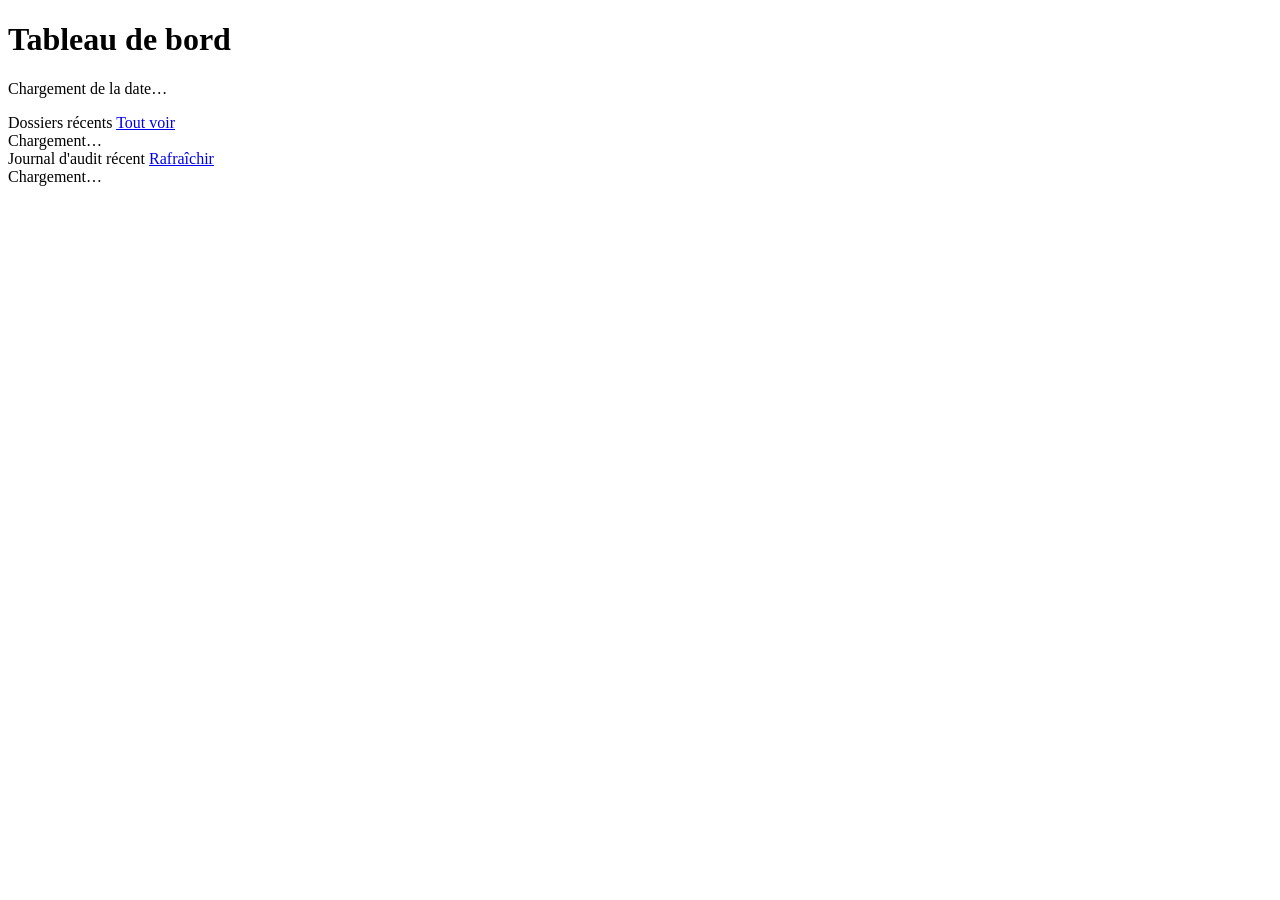
==== commit 8f026aa5: "Vfinale" ====
--- a/src/main/resources/static/accueil.html
+++ b/src/main/resources/static/accueil.html
@@ -4,636 +4,60 @@
   <meta charset="UTF-8" />
   <meta name="viewport" content="width=device-width, initial-scale=1.0" />
   <title>NeneCare – Accueil</title>
+  <link rel="icon" type="image/svg+xml" href="/favicon.svg" />
   <link rel="preconnect" href="https://fonts.googleapis.com" />
   <link rel="preconnect" href="https://fonts.gstatic.com" crossorigin />
   <link href="https://fonts.googleapis.com/css2?family=DM+Serif+Display:ital@0;1&family=DM+Sans:wght@300;400;500;600&display=swap" rel="stylesheet" />
-
-  <style>
-    *, *::before, *::after { box-sizing: border-box; margin: 0; padding: 0; }
-
-    :root {
-      --teal-deep:   #0d5c63;
-      --teal-mid:    #1a8a8a;
-      --teal-light:  #2ec4b6;
-      --teal-pale:   #e6f7f7;
-      --cream:       #f7f4ef;
-      --white:       #ffffff;
-      --slate:       #374151;
-      --slate-light: #6b7280;
-      --slate-pale:  #f3f4f6;
-      --amber:       #d97706;
-      --amber-pale:  #fffbeb;
-      --red:         #dc2626;
-      --red-pale:    #fef2f2;
-      --green:       #059669;
-      --green-pale:  #ecfdf5;
-      --border:      #e5e7eb;
-      --shadow-sm:   0 1px 3px rgba(0,0,0,.08);
-      --shadow-md:   0 4px 16px rgba(13,92,99,.10);
-    }
-
-    html, body {
-      height: 100%;
-      font-family: 'DM Sans', sans-serif;
-      background: var(--cream);
-      color: var(--slate);
-    }
-
-    /* ── Layout sidebar + main ─────────────────────────────────── */
-    .app { display: flex; min-height: 100vh; }
-
-    /* ── Sidebar ───────────────────────────────────────────────── */
-    .sidebar {
-      width: 240px;
-      flex-shrink: 0;
-      background: var(--teal-deep);
-      display: flex;
-      flex-direction: column;
-      padding: 1.5rem 1rem;
-    }
-
-    .sidebar-logo {
-      display: flex;
-      align-items: center;
-      gap: .6rem;
-      padding: .5rem .75rem 1.5rem;
-      border-bottom: 1px solid rgba(255,255,255,.12);
-      margin-bottom: 1.25rem;
-    }
-    .sidebar-logo-icon {
-      width: 36px; height: 36px;
-      background: rgba(255,255,255,.15);
-      border-radius: 8px;
-      display: grid; place-items: center;
-    }
-    .sidebar-logo-icon svg { width: 18px; height: 18px; }
-    .sidebar-logo-name {
-      font-family: 'DM Serif Display', serif;
-      font-size: 1.25rem;
-      color: var(--white);
-    }
-
-    /* Navigation */
-    .nav-section-label {
-      font-size: .65rem;
-      font-weight: 600;
-      letter-spacing: .1em;
-      text-transform: uppercase;
-      color: rgba(255,255,255,.4);
-      padding: 0 .75rem;
-      margin-bottom: .5rem;
-    }
-
-    .nav-item {
-      display: flex;
-      align-items: center;
-      gap: .65rem;
-      padding: .6rem .75rem;
-      border-radius: 8px;
-      font-size: .875rem;
-      font-weight: 500;
-      color: rgba(255,255,255,.7);
-      text-decoration: none;
-      cursor: pointer;
-      transition: all .15s;
-      border: none;
-      background: none;
-      width: 100%;
-      text-align: left;
-    }
-    .nav-item:hover { background: rgba(255,255,255,.08); color: var(--white); }
-
-    /* Module pas encore livré : l'onglet reste visible (il annonce la feuille
-       de route) mais ne doit pas se faire passer pour un lien fonctionnel. */
-    .nav-item.a-venir {
-      color: rgba(255,255,255,.35);
-      cursor: not-allowed;
-    }
-    .nav-item.a-venir:hover { background: none; color: rgba(255,255,255,.35); }
-    .nav-item.a-venir .puce-a-venir {
-      margin-left: auto;
-      font-size: .6rem;
-      font-weight: 600;
-      letter-spacing: .04em;
-      text-transform: uppercase;
-      color: rgba(255,255,255,.4);
-      border: 1px solid rgba(255,255,255,.2);
-      border-radius: 100px;
-      padding: .1rem .4rem;
-      white-space: nowrap;
-    }
-    .nav-item.active {
-      background: rgba(46,196,182,.2);
-      color: var(--teal-light);
-    }
-    .nav-item svg { width: 17px; height: 17px; flex-shrink: 0; }
-
-    .nav-spacer { flex: 1; }
-
-    /* Profil utilisateur sidebar */
-    .sidebar-user {
-      border-top: 1px solid rgba(255,255,255,.12);
-      padding-top: 1rem;
-      display: flex;
-      align-items: center;
-      gap: .65rem;
-    }
-    .user-avatar {
-      width: 36px; height: 36px;
-      background: var(--teal-light);
-      border-radius: 50%;
-      display: grid; place-items: center;
-      font-size: .9rem;
-      font-weight: 700;
-      color: var(--teal-deep);
-      flex-shrink: 0;
-    }
-    .user-info { flex: 1; min-width: 0; }
-    .user-name {
-      font-size: .82rem;
-      font-weight: 600;
-      color: var(--white);
-      white-space: nowrap;
-      overflow: hidden;
-      text-overflow: ellipsis;
-    }
-    .user-role {
-      font-size: .7rem;
-      color: rgba(255,255,255,.5);
-    }
-    .logout-btn {
-      background: none; border: none; cursor: pointer;
-      color: rgba(255,255,255,.4);
-      display: flex; align-items: center;
-      transition: color .15s;
-    }
-    .logout-btn:hover { color: var(--white); }
-    .logout-btn svg { width: 16px; height: 16px; }
-
-    /* ── Main ──────────────────────────────────────────────────── */
-    .main {
-      flex: 1;
-      overflow-y: auto;
-      padding: 2rem 2.25rem;
-      display: flex;
-      flex-direction: column;
-      gap: 1.75rem;
-    }
-
-    /* Header */
-    .main-header {
-      display: flex;
-      justify-content: space-between;
-      align-items: flex-start;
-      flex-wrap: wrap;
-      gap: 1rem;
-    }
-    .main-header h1 {
-      font-family: 'DM Serif Display', serif;
-      font-size: 1.75rem;
-      color: var(--slate);
-    }
-    .main-header p {
-      font-size: .875rem;
-      color: var(--slate-light);
-      margin-top: .2rem;
-    }
-
-    .header-actions { display: flex; gap: .75rem; }
-
-    .btn {
-      display: inline-flex;
-      align-items: center;
-      gap: .45rem;
-      padding: .6rem 1.1rem;
-      border-radius: 8px;
-      font-family: 'DM Sans', sans-serif;
-      font-size: .85rem;
-      font-weight: 600;
-      cursor: pointer;
-      border: none;
-      transition: all .15s;
-    }
-    .btn svg { width: 15px; height: 15px; }
-    .btn-primary { background: var(--teal-deep); color: var(--white); }
-    .btn-primary:hover { background: var(--teal-mid); }
-    .btn-outline {
-      background: var(--white);
-      color: var(--slate);
-      border: 1.5px solid var(--border);
-    }
-    .btn-outline:hover { border-color: var(--teal-mid); color: var(--teal-deep); }
-
-    /* ── KPI Cards ─────────────────────────────────────────────── */
-    .kpi-grid {
-      display: grid;
-      grid-template-columns: repeat(4, 1fr);
-      gap: 1rem;
-    }
-
-    .kpi-card {
-      background: var(--white);
-      border-radius: 12px;
-      padding: 1.25rem;
-      box-shadow: var(--shadow-sm);
-      border: 1px solid var(--border);
-      display: flex;
-      flex-direction: column;
-      gap: .75rem;
-    }
-    .kpi-top {
-      display: flex;
-      justify-content: space-between;
-      align-items: center;
-    }
-    .kpi-label {
-      font-size: .78rem;
-      font-weight: 600;
-      letter-spacing: .03em;
-      text-transform: uppercase;
-      color: var(--slate-light);
-    }
-    .kpi-icon {
-      width: 36px; height: 36px;
-      border-radius: 8px;
-      display: grid; place-items: center;
-    }
-    .kpi-icon svg { width: 18px; height: 18px; }
-    .kpi-icon.teal   { background: var(--teal-pale);  color: var(--teal-deep); }
-    .kpi-icon.amber  { background: var(--amber-pale); color: var(--amber); }
-    .kpi-icon.red    { background: var(--red-pale);   color: var(--red); }
-    .kpi-icon.green  { background: var(--green-pale); color: var(--green); }
-
-    .kpi-value {
-      font-family: 'DM Serif Display', serif;
-      font-size: 2rem;
-      color: var(--slate);
-      line-height: 1;
-    }
-    .kpi-sub {
-      font-size: .75rem;
-      color: var(--slate-light);
-    }
-    .kpi-trend {
-      display: inline-flex;
-      align-items: center;
-      gap: .2rem;
-      font-size: .72rem;
-      font-weight: 600;
-      padding: .15rem .45rem;
-      border-radius: 100px;
-    }
-    .kpi-trend.up   { background: var(--green-pale); color: var(--green); }
-    .kpi-trend.warn { background: var(--amber-pale); color: var(--amber); }
-    .kpi-trend.down { background: var(--red-pale);   color: var(--red); }
-
-    /* ── Grid 2 colonnes ────────────────────────────────────────── */
-    .two-col {
-      display: grid;
-      grid-template-columns: 1fr 340px;
-      gap: 1rem;
-      align-items: start;
-    }
-
-    /* ── Card générique ────────────────────────────────────────── */
-    .card {
-      background: var(--white);
-      border-radius: 12px;
-      border: 1px solid var(--border);
-      box-shadow: var(--shadow-sm);
-      overflow: hidden;
-    }
-    .card-header {
-      padding: 1.1rem 1.25rem;
-      border-bottom: 1px solid var(--border);
-      display: flex;
-      justify-content: space-between;
-      align-items: center;
-    }
-    .card-title {
-      font-size: .9rem;
-      font-weight: 600;
-      color: var(--slate);
-    }
-    .card-action {
-      font-size: .78rem;
-      color: var(--teal-mid);
-      cursor: pointer;
-      font-weight: 500;
-      text-decoration: none;
-    }
-    .card-action:hover { text-decoration: underline; }
-    .card-body { padding: 1.25rem; }
-
-    /* ── Table des dossiers récents ─────────────────────────────── */
-    .table-wrap { overflow-x: auto; }
-    table { width: 100%; border-collapse: collapse; }
-    th {
-      text-align: left;
-      font-size: .72rem;
-      font-weight: 600;
-      letter-spacing: .06em;
-      text-transform: uppercase;
-      color: var(--slate-light);
-      padding: .6rem 1rem;
-      background: var(--slate-pale);
-      border-bottom: 1px solid var(--border);
-    }
-    td {
-      padding: .85rem 1rem;
-      font-size: .85rem;
-      border-bottom: 1px solid var(--border);
-      color: var(--slate);
-    }
-    tr:last-child td { border-bottom: none; }
-    tr:hover td { background: var(--slate-pale); }
-
-    .badge-status {
-      display: inline-flex;
-      align-items: center;
-      gap: .3rem;
-      font-size: .72rem;
-      font-weight: 600;
-      padding: .2rem .6rem;
-      border-radius: 100px;
-    }
-    .badge-status::before {
-      content: '';
-      width: 6px; height: 6px;
-      border-radius: 50%;
-    }
-    .badge-status.active  { background: var(--green-pale);  color: var(--green);  }
-    .badge-status.active::before  { background: var(--green); }
-    .badge-status.pending { background: var(--amber-pale);  color: var(--amber);  }
-    .badge-status.pending::before { background: var(--amber); }
-    .badge-status.closed  { background: var(--slate-pale);  color: var(--slate-light); }
-    .badge-status.closed::before  { background: var(--slate-light); }
-
-    .action-link {
-      color: var(--teal-mid);
-      font-size: .8rem;
-      font-weight: 500;
-      text-decoration: none;
-    }
-    .action-link:hover { text-decoration: underline; }
-
-    /* ── Journal d'audit (sidebar droite) ──────────────────────── */
-    .audit-list { display: flex; flex-direction: column; }
-    .audit-item {
-      display: flex;
-      gap: .75rem;
-      padding: .85rem 1.25rem;
-      border-bottom: 1px solid var(--border);
-      align-items: flex-start;
-    }
-    .audit-item:last-child { border-bottom: none; }
-    .audit-dot {
-      width: 28px; height: 28px;
-      border-radius: 50%;
-      display: grid; place-items: center;
-      flex-shrink: 0;
-      margin-top: .1rem;
-    }
-    .audit-dot svg { width: 13px; height: 13px; }
-    .audit-dot.read    { background: var(--teal-pale);  color: var(--teal-deep); }
-    .audit-dot.write   { background: var(--green-pale); color: var(--green); }
-    .audit-dot.login   { background: var(--amber-pale); color: var(--amber); }
-    .audit-dot.warn    { background: var(--red-pale);   color: var(--red); }
-
-    .audit-meta { flex: 1; min-width: 0; }
-    .audit-action {
-      font-size: .82rem;
-      font-weight: 600;
-      color: var(--slate);
-    }
-    .audit-detail {
-      font-size: .76rem;
-      color: var(--slate-light);
-      margin-top: .1rem;
-      white-space: nowrap;
-      overflow: hidden;
-      text-overflow: ellipsis;
-    }
-    .audit-time {
-      font-size: .7rem;
-      color: var(--slate-light);
-      white-space: nowrap;
-      flex-shrink: 0;
-    }
-
-    /* ── Alerte sécurité ───────────────────────────────────────── */
-    .security-alert {
-      background: var(--red-pale);
-      border: 1px solid #fca5a5;
-      border-radius: 10px;
-      padding: 1rem 1.25rem;
-      display: flex;
-      gap: .75rem;
-      align-items: flex-start;
-    }
-    .security-alert svg { width: 18px; height: 18px; color: var(--red); flex-shrink: 0; margin-top: .1rem; }
-    .security-alert-title { font-size: .85rem; font-weight: 600; color: var(--red); }
-    .security-alert-desc  { font-size: .78rem; color: #991b1b; margin-top: .15rem; }
-
-    /* ── Responsive ─────────────────────────────────────────────── */
-    @media (max-width: 1100px) {
-      .kpi-grid { grid-template-columns: repeat(2, 1fr); }
-      .two-col  { grid-template-columns: 1fr; }
-    }
-    @media (max-width: 768px) {
-      .sidebar  { display: none; }
-      .main     { padding: 1.25rem; }
-      .kpi-grid { grid-template-columns: 1fr 1fr; }
-    }
-  </style>
+  <link rel="stylesheet" href="/css/app.css" />
 </head>
 <body>
 <div class="app">
 
-  <!-- ══ Sidebar ══════════════════════════════════════════════ -->
-  <aside class="sidebar">
-    <div class="sidebar-logo">
-      <div class="sidebar-logo-icon">
-        <svg viewBox="0 0 24 24" fill="none" stroke="white" stroke-width="2" stroke-linecap="round">
-          <path d="M12 21.593c-5.63-5.539-11-10.297-11-14.402 0-3.791 3.068-5.191 5.281-5.191 1.312 0 4.151.501 5.719 4.457 1.59-3.968 4.464-4.447 5.726-4.447 2.54 0 5.274 1.621 5.274 5.181 0 4.069-5.136 8.625-11 14.402z"/>
-        </svg>
-      </div>
-      <span class="sidebar-logo-name">NeneCare</span>
-    </div>
-
-    <div class="nav-section-label">Navigation</div>
-
-    <a class="nav-item active" href="#">
-      <svg viewBox="0 0 24 24" fill="none" stroke="currentColor" stroke-width="2"><rect x="3" y="3" width="7" height="7"/><rect x="14" y="3" width="7" height="7"/><rect x="14" y="14" width="7" height="7"/><rect x="3" y="14" width="7" height="7"/></svg>
-      Tableau de bord
-    </a>
-    <!-- Ces trois modules n'ont pas encore de backend (aucune entité Patiente
-         ni DossierNeonatal, DossierMedicalService vide) : ils sont annoncés,
-         pas proposés. Ils deviendront cliquables avec les US-05 à US-13. -->
-    <a class="nav-item a-venir" href="#" aria-disabled="true" title="Module en cours de développement (US-05 à US-13)">
-      <svg viewBox="0 0 24 24" fill="none" stroke="currentColor" stroke-width="2"><path d="M17 21v-2a4 4 0 0 0-4-4H5a4 4 0 0 0-4 4v2"/><circle cx="9" cy="7" r="4"/><path d="M23 21v-2a4 4 0 0 0-3-3.87"/><path d="M16 3.13a4 4 0 0 1 0 7.75"/></svg>
-      Patientes
-      <span class="puce-a-venir">à venir</span>
-    </a>
-    <a class="nav-item a-venir" href="#" aria-disabled="true" title="Module en cours de développement (US-05 à US-13)">
-      <svg viewBox="0 0 24 24" fill="none" stroke="currentColor" stroke-width="2"><path d="M14 2H6a2 2 0 0 0-2 2v16a2 2 0 0 0 2 2h12a2 2 0 0 0 2-2V8z"/><polyline points="14 2 14 8 20 8"/><line x1="16" y1="13" x2="8" y2="13"/><line x1="16" y1="17" x2="8" y2="17"/></svg>
-      Dossiers médicaux
-      <span class="puce-a-venir">à venir</span>
-    </a>
-    <a class="nav-item a-venir" href="#" aria-disabled="true" title="Module en cours de développement (US-05 à US-13)">
-      <svg viewBox="0 0 24 24" fill="none" stroke="currentColor" stroke-width="2"><path d="M12 22s8-4 8-10V5l-8-3-8 3v7c0 6 8 10 8 10z"/></svg>
-      Dossiers néonatals
-      <span class="puce-a-venir">à venir</span>
-    </a>
-
-    <!-- Section réservée à l'administrateur : masquée pour les autres rôles.
-         Masquage de confort uniquement — l'API refuse de toute façon (403). -->
-    <div class="nav-section-label" style="margin-top:1.25rem;" data-role="ADMIN">Administration</div>
-
-    <!-- Fonctionnel : l'API d'audit existe et répond. -->
-    <a class="nav-item" href="#" id="navJournalAudit" data-role="ADMIN">
-      <svg viewBox="0 0 24 24" fill="none" stroke="currentColor" stroke-width="2"><polyline points="22 12 18 12 15 21 9 3 6 12 2 12"/></svg>
-      Journal d'audit
-    </a>
-    <!-- US-18/19 non implémentées : UserService ne contient que des TODO. -->
-    <a class="nav-item a-venir" href="#" aria-disabled="true" data-role="ADMIN"
-       title="Module en cours de développement (US-18, US-19)">
-      <svg viewBox="0 0 24 24" fill="none" stroke="currentColor" stroke-width="2"><circle cx="12" cy="12" r="3"/><path d="M19.07 4.93a10 10 0 0 1 0 14.14"/><path d="M4.93 4.93a10 10 0 0 0 0 14.14"/></svg>
-      Gestion des accès
-      <span class="puce-a-venir">à venir</span>
-    </a>
-
-    <div class="nav-spacer"></div>
-
-    <div class="sidebar-user">
-      <!-- Renseignés par le script à partir de la session ouverte. -->
-      <div class="user-avatar" id="avatarInitials"></div>
-      <div class="user-info">
-        <div class="user-name" id="userName">…</div>
-        <div class="user-role" id="userRole"></div>
-      </div>
-      <button class="logout-btn" id="btnDeconnexion" title="Déconnexion">
-        <svg viewBox="0 0 24 24" fill="none" stroke="currentColor" stroke-width="2">
-          <path d="M9 21H5a2 2 0 0 1-2-2V5a2 2 0 0 1 2-2h4"/><polyline points="16 17 21 12 16 7"/><line x1="21" y1="12" x2="9" y2="12"/>
-        </svg>
-      </button>
-    </div>
-  </aside>
-
-  <!-- ══ Main ════════════════════════════════════════════════ -->
+  <aside class="sidebar" id="sidebar"></aside>
+
   <main class="main">
 
-    <!-- En-tête -->
     <div class="main-header">
       <div>
         <h1>Tableau de bord</h1>
         <p id="dateNow">Chargement de la date…</p>
       </div>
-      <div class="header-actions">
-        <!-- Boutons inactifs tant que le module Dossiers (Amadou) n'est pas livré. -->
-        <button class="btn btn-outline" disabled title="Module dossiers à venir">
-          <svg viewBox="0 0 24 24" fill="none" stroke="currentColor" stroke-width="2"><circle cx="11" cy="11" r="8"/><line x1="21" y1="21" x2="16.65" y2="16.65"/></svg>
-          Rechercher
-        </button>
-        <button class="btn btn-primary" disabled title="Module dossiers à venir">
-          <svg viewBox="0 0 24 24" fill="none" stroke="currentColor" stroke-width="2"><line x1="12" y1="5" x2="12" y2="19"/><line x1="5" y1="12" x2="19" y2="12"/></svg>
-          Nouveau dossier
-        </button>
-      </div>
+      <div class="header-actions" id="actionsEntete"></div>
     </div>
 
-    <!-- Alerte sécurité : affichée seulement si le journal contient des échecs -->
+    <!-- Alerte sécurité : affichée seulement s'il y a effectivement des échecs -->
     <div class="security-alert" id="alerteSecurite" style="display:none;">
-      <svg viewBox="0 0 24 24" fill="none" stroke="currentColor" stroke-width="2"><path d="M10.29 3.86L1.82 18a2 2 0 0 0 1.71 3h16.94a2 2 0 0 0 1.71-3L13.71 3.86a2 2 0 0 0-3.42 0z"/><line x1="12" y1="9" x2="12" y2="13"/><line x1="12" y1="17" x2="12.01" y2="17"/></svg>
+      <svg viewBox="0 0 24 24" fill="none" stroke="currentColor" stroke-width="2">
+        <path d="M10.29 3.86L1.82 18a2 2 0 0 0 1.71 3h16.94a2 2 0 0 0 1.71-3L13.71 3.86a2 2 0 0 0-3.42 0z"/>
+        <line x1="12" y1="9" x2="12" y2="13"/><line x1="12" y1="17" x2="12.01" y2="17"/>
+      </svg>
       <div>
         <div class="security-alert-title" id="alerteSecuriteTitre"></div>
         <div class="security-alert-desc" id="alerteSecuriteDetail"></div>
       </div>
     </div>
 
-    <!-- KPIs -->
-    <div class="kpi-grid">
-      <div class="kpi-card">
-        <div class="kpi-top">
-          <span class="kpi-label">Patientes actives</span>
-          <div class="kpi-icon teal">
-            <svg viewBox="0 0 24 24" fill="none" stroke="currentColor" stroke-width="2"><path d="M17 21v-2a4 4 0 0 0-4-4H5a4 4 0 0 0-4 4v2"/><circle cx="9" cy="7" r="4"/></svg>
-          </div>
-        </div>
-        <div class="kpi-value" id="kpiPatientes">—</div>
-        <div class="kpi-sub">Module à venir (Amadou)</div>
-      </div>
-
-      <div class="kpi-card">
-        <div class="kpi-top">
-          <span class="kpi-label">Dossiers ouverts</span>
-          <div class="kpi-icon amber">
-            <svg viewBox="0 0 24 24" fill="none" stroke="currentColor" stroke-width="2"><path d="M14 2H6a2 2 0 0 0-2 2v16a2 2 0 0 0 2 2h12a2 2 0 0 0 2-2V8z"/><polyline points="14 2 14 8 20 8"/></svg>
-          </div>
-        </div>
-        <div class="kpi-value" id="kpiDossiers">—</div>
-        <div class="kpi-sub">Module à venir (Amadou)</div>
-      </div>
-
-      <div class="kpi-card">
-        <div class="kpi-top">
-          <span class="kpi-label">Accès non autorisés</span>
-          <div class="kpi-icon red">
-            <svg viewBox="0 0 24 24" fill="none" stroke="currentColor" stroke-width="2"><path d="M12 22s8-4 8-10V5l-8-3-8 3v7c0 6 8 10 8 10z"/></svg>
-          </div>
-        </div>
-        <div class="kpi-value" id="kpiEchecs">—</div>
-        <div class="kpi-sub" id="kpiEchecsSub">Journal d'audit</div>
-      </div>
-
-      <div class="kpi-card">
-        <div class="kpi-top">
-          <span class="kpi-label">Intégrité HMAC</span>
-          <div class="kpi-icon green">
-            <svg viewBox="0 0 24 24" fill="none" stroke="currentColor" stroke-width="2"><polyline points="20 6 9 17 4 12"/></svg>
-          </div>
-        </div>
-        <div class="kpi-value" id="kpiIntegrite">—</div>
-        <div class="kpi-sub" id="kpiIntegriteSub">Vérification HMAC</div>
-      </div>
-    </div>
-
-    <!-- Grille 2 colonnes -->
+    <div class="kpi-grid" id="grilleKpi"></div>
+
     <div class="two-col">
 
-      <!-- Dossiers récents -->
       <div class="card">
         <div class="card-header">
-          <span class="card-title">Dossiers récents</span>
+          <span class="card-title" id="titreListe">Dossiers récents</span>
+          <a class="card-action" href="/dossiers.html#dossiers" id="lienTousDossiers">Tout voir</a>
         </div>
-        <div class="table-wrap">
-          <!--
-            Aucune donnée factice ici : le module Dossiers (entités Patiente /
-            DossierMedical / DossierNeonatal, US-05 à US-13) n'est pas encore
-            livré. Ce bloc sera branché sur GET /api/dossiers dès sa mise à
-            disposition par Amadou.
-          -->
-          <div style="padding:2rem 1.25rem;text-align:center;color:var(--slate-light);font-size:.85rem;">
-            <svg viewBox="0 0 24 24" fill="none" stroke="currentColor" stroke-width="1.5"
-                 style="width:32px;height:32px;opacity:.4;margin-bottom:.75rem;">
-              <path d="M14 2H6a2 2 0 0 0-2 2v16a2 2 0 0 0 2 2h12a2 2 0 0 0 2-2V8z"/><polyline points="14 2 14 8 20 8"/>
-            </svg>
-            <div>Module <strong>Dossiers médicaux</strong> en cours de développement.</div>
-            <div style="margin-top:.35rem;font-size:.78rem;">US-05 à US-13 · chiffrement AES-256-GCM avant enregistrement</div>
-          </div>
+        <div class="table-wrap" id="zoneDossiers">
+          <div class="vide">Chargement…</div>
         </div>
       </div>
 
-      <!-- Journal d'audit : alimenté par GET /api/audit/logs (ADMIN uniquement) -->
       <div class="card">
         <div class="card-header">
           <span class="card-title">Journal d'audit récent</span>
           <a class="card-action" href="#" id="lienRafraichirAudit">Rafraîchir</a>
         </div>
         <div class="audit-list" id="listeAudit">
-          <div style="padding:1.5rem 1.25rem;text-align:center;color:var(--slate-light);font-size:.85rem;">
-            Chargement…
-          </div>
+          <div class="vide">Chargement…</div>
         </div>
       </div>
 
@@ -642,206 +66,287 @@
 </div>
 
 <script src="/js/api.js"></script>
+<script src="/js/shell.js"></script>
 <script>
-  // ==========================================================================
-  // Tableau de bord NeneCare - Propriétaire : Hadja (frontend)
-  //
-  // Rappel : tout ce qui est fait ici est du confort d'affichage. Le contrôle
-  // d'accès réel est côté serveur (JwtAuthFilter + @PreAuthorize) ; masquer un
-  // bouton n'a jamais protégé une donnée.
-  // ==========================================================================
-
-  // Aucune session ouverte -> retour au login avant même d'afficher la page.
-  if (!NeneCareApi.exigerConnexion()) {
-    throw new Error('Redirection vers la page de connexion');
-  }
-
-  const utilisateur = NeneCareApi.getUtilisateur();
-  const estAdmin    = NeneCareApi.aLeRole('ADMIN');
-
-  // ── Date du jour ──────────────────────────────────────────────────────────
-  document.getElementById('dateNow').textContent =
-    new Date().toLocaleDateString('fr-FR',
-      { weekday: 'long', year: 'numeric', month: 'long', day: 'numeric' });
-
-  // ── Identité de la personne connectée ─────────────────────────────────────
-  const nomAffiche = utilisateur.nomComplet || utilisateur.username;
-  document.getElementById('userName').textContent = nomAffiche;
-  document.getElementById('userRole').textContent = utilisateur.role;
-  document.getElementById('avatarInitials').textContent =
-    nomAffiche.split(/\s+/).filter(Boolean).slice(0, 2)
-              .map(mot => mot[0].toUpperCase()).join('');
-
-  // ── Affichage selon le rôle ───────────────────────────────────────────────
-  document.querySelectorAll('[data-role]').forEach(element => {
-    if (element.dataset.role !== utilisateur.role) {
-      element.style.display = 'none';
+// =============================================================================
+// Tableau de bord NeneCare - Proprietaire : Hadja (frontend).
+//
+// Tous les chiffres affiches proviennent d'appels API reels : rien n'est
+// code en dur. Un role qui n'a pas acces a un module voit une carte "non
+// accessible" plutot qu'un zero, qui laisserait croire que la clinique n'a
+// aucun dossier.
+// =============================================================================
+
+const { el, vide, date, dateHeure } = NeneCareShell;
+
+const utilisateur = NeneCareShell.monter('tableau');
+if (!utilisateur) { throw new Error('Redirection vers la connexion'); }
+
+const DROITS = {
+  patientes : ['ADMIN','GYNECOLOGUE','PEDIATRE','SAGE_FEMME','INFIRMIER','SECRETAIRE'],
+  dossiers  : ['ADMIN','GYNECOLOGUE','SAGE_FEMME','INFIRMIER'],
+  neonatals : ['ADMIN','PEDIATRE','SAGE_FEMME','INFIRMIER'],
+  audit     : ['ADMIN']
+};
+const peut = cle => NeneCareShell.peut(DROITS[cle]);
+
+document.getElementById('dateNow').textContent =
+  new Date().toLocaleDateString('fr-FR',
+    { weekday: 'long', year: 'numeric', month: 'long', day: 'numeric' });
+
+// ─────────────────────────────────────────────────────────────────────────────
+// Raccourcis d'en-tête
+// ─────────────────────────────────────────────────────────────────────────────
+
+(function construireActions() {
+  const zone = document.getElementById('actionsEntete');
+  const lien = (libelle, href, style) => {
+    const bouton = el('a', 'btn ' + style, libelle);
+    bouton.href = href;
+    zone.appendChild(bouton);
+  };
+  if (peut('patientes')) lien('Patientes', '/dossiers.html#patientes', 'btn-outline');
+  if (peut('dossiers'))  lien('Dossiers médicaux', '/dossiers.html#dossiers', 'btn-primary');
+  else if (peut('neonatals')) lien('Dossiers néonatals', '/dossiers.html#neonatals', 'btn-primary');
+})();
+
+// ─────────────────────────────────────────────────────────────────────────────
+// Cartes de synthèse
+// ─────────────────────────────────────────────────────────────────────────────
+
+const ICONES_KPI = {
+  patientes: '<path d="M17 21v-2a4 4 0 0 0-4-4H5a4 4 0 0 0-4 4v2"/><circle cx="9" cy="7" r="4"/>',
+  dossiers:  '<path d="M14 2H6a2 2 0 0 0-2 2v16a2 2 0 0 0 2 2h12a2 2 0 0 0 2-2V8z"/><polyline points="14 2 14 8 20 8"/>',
+  neonatals: '<path d="M12 22s8-4 8-10V5l-8-3-8 3v7c0 6 8 10 8 10z"/>',
+  securite:  '<polyline points="20 6 9 17 4 12"/>'
+};
+
+function carteKpi(libelle, valeur, sousTitre, icone, couleur) {
+  const carte = el('div', 'kpi-card');
+  const haut = el('div', 'kpi-top');
+  haut.appendChild(el('span', 'kpi-label', libelle));
+  const rond = el('div', 'kpi-icon ' + couleur);
+  rond.innerHTML = '<svg viewBox="0 0 24 24" fill="none" stroke="currentColor" '
+                 + 'stroke-width="2">' + ICONES_KPI[icone] + '</svg>';
+  haut.appendChild(rond);
+  carte.appendChild(haut);
+  carte.appendChild(el('div', 'kpi-value', valeur));
+  carte.appendChild(el('div', 'kpi-sub', sousTitre));
+  return carte;
+}
+
+// ─────────────────────────────────────────────────────────────────────────────
+// Chargement
+// ─────────────────────────────────────────────────────────────────────────────
+
+/** Appelle l'API en rendant la valeur de repli plutôt qu'en cassant la page. */
+async function essayer(url, repli) {
+  try {
+    return await NeneCareApi.get(url) || repli;
+  } catch (err) {
+    return null;   // null = non accessible pour ce rôle
+  }
+}
+
+async function chargerTableauDeBord() {
+  const [patientes, dossiers, neonatals] = await Promise.all([
+    peut('patientes') ? essayer('/api/patientes', []) : Promise.resolve(null),
+    peut('dossiers')  ? essayer('/api/dossiers', [])  : Promise.resolve(null),
+    peut('neonatals') ? essayer('/api/neonatals', []) : Promise.resolve(null)
+  ]);
+
+  const grille = document.getElementById('grilleKpi');
+  grille.replaceChildren();
+
+  grille.appendChild(patientes === null
+    ? carteKpi('Patientes', '—', 'Non accessible pour votre rôle', 'patientes', 'teal')
+    : carteKpi('Patientes suivies', String(patientes.length),
+        'Coordonnées chiffrées AES-256-GCM', 'patientes', 'teal'));
+
+  grille.appendChild(dossiers === null
+    ? carteKpi('Dossiers de suivi', '—', 'Non accessible pour votre rôle', 'dossiers', 'amber')
+    : carteKpi('Dossiers de suivi',
+        String(dossiers.filter(d => d.statut !== 'ARCHIVE').length),
+        dossiers.filter(d => d.statut === 'ARCHIVE').length + ' archivé(s)',
+        'dossiers', 'amber'));
+
+  grille.appendChild(neonatals === null
+    ? carteKpi('Nouveau-nés', '—', 'Non accessible pour votre rôle', 'neonatals', 'green')
+    : carteKpi('Nouveau-nés', String(neonatals.length),
+        'Chacun rattaché à sa mère', 'neonatals', 'green'));
+
+  // Intégrité : calculée sur ce que le rôle a effectivement pu lire.
+  const signes = [].concat(dossiers || [], neonatals || []);
+  if (signes.length === 0) {
+    grille.appendChild(carteKpi('Intégrité HMAC', '—',
+      'Aucun dossier lisible par votre rôle', 'securite', 'green'));
+  } else {
+    const valides = signes.filter(d => d.integre).length;
+    const taux = Math.round((valides / signes.length) * 100);
+    grille.appendChild(carteKpi('Intégrité HMAC', taux + '%',
+      valides === signes.length
+        ? '✓ ' + signes.length + ' signature(s) vérifiée(s)'
+        : '⚠ ' + (signes.length - valides) + ' dossier(s) altéré(s)',
+      'securite', valides === signes.length ? 'green' : 'red'));
+  }
+
+  remplirListe(dossiers, neonatals);
+}
+
+function remplirListe(dossiers, neonatals) {
+  const zone = document.getElementById('zoneDossiers');
+  const titre = document.getElementById('titreListe');
+  const lien = document.getElementById('lienTousDossiers');
+
+  let lignes;
+  if (dossiers !== null && dossiers.length > 0) {
+    titre.textContent = 'Dossiers de suivi récents';
+    lien.href = '/dossiers.html#dossiers';
+    lignes = dossiers.slice(0, 6).map(d => [
+      d.numeroDossier, d.patienteNom, date(d.dateConsultation), d.motif || '—',
+      NeneCareShell.badge(d.integre ? '✓ signé' : '⚠ altéré', d.integre ? 'ok' : 'alerte')
+    ]);
+    afficherTableau(zone, ['N°', 'Patiente', 'Consultation', 'Motif', 'Intégrité'], lignes);
+
+  } else if (neonatals !== null && neonatals.length > 0) {
+    titre.textContent = 'Nouveau-nés récents';
+    lien.href = '/dossiers.html#neonatals';
+    lignes = neonatals.slice(0, 6).map(n => [
+      n.numeroDossier, n.nomBebe, date(n.dateNaissance),
+      n.poidsGrammes ? n.poidsGrammes + ' g' : '—',
+      NeneCareShell.badge(n.integre ? '✓ signé' : '⚠ altéré', n.integre ? 'ok' : 'alerte')
+    ]);
+    afficherTableau(zone, ['N°', 'Nouveau-né', 'Naissance', 'Poids', 'Intégrité'], lignes);
+
+  } else if (dossiers === null && neonatals === null) {
+    titre.textContent = 'Dossiers';
+    lien.href = '/dossiers.html#patientes';
+    zone.replaceChildren(vide(
+      "Votre rôle (" + utilisateur.role + ") n'a pas accès au contenu médical."));
+  } else {
+    zone.replaceChildren(vide('Aucun dossier enregistré pour le moment.'));
+  }
+}
+
+function afficherTableau(zone, entetes, lignes) {
+  const table = el('table');
+  const thead = el('thead');
+  const tr = el('tr');
+  entetes.forEach(e => tr.appendChild(el('th', null, e)));
+  thead.appendChild(tr);
+  table.appendChild(thead);
+
+  const tbody = el('tbody');
+  lignes.forEach(cellules => {
+    const ligne = el('tr');
+    cellules.forEach(cellule => {
+      const td = el('td');
+      if (cellule instanceof Node) td.appendChild(cellule);
+      else td.textContent = cellule;
+      ligne.appendChild(td);
+    });
+    tbody.appendChild(ligne);
+  });
+  table.appendChild(tbody);
+  zone.replaceChildren(table);
+}
+
+// ─────────────────────────────────────────────────────────────────────────────
+// Journal d'audit (administrateur)
+// ─────────────────────────────────────────────────────────────────────────────
+
+const ICONES_AUDIT = {
+  LOGIN_SUCCESS:   { classe: 'login', svg: '<path d="M15 3h4a2 2 0 0 1 2 2v14a2 2 0 0 1-2 2h-4"/><polyline points="10 17 15 12 10 7"/>' },
+  LOGOUT:          { classe: 'login', svg: '<path d="M9 21H5a2 2 0 0 1-2-2V5a2 2 0 0 1 2-2h4"/><polyline points="16 17 21 12 16 7"/>' },
+  LOGIN_FAILURE:   { classe: 'warn',  svg: '<path d="M10.29 3.86L1.82 18a2 2 0 0 0 1.71 3h16.94a2 2 0 0 0 1.71-3L13.71 3.86a2 2 0 0 0-3.42 0z"/>' },
+  LOGIN_BLOCKED:   { classe: 'warn',  svg: '<rect x="3" y="11" width="18" height="11" rx="2"/><path d="M7 11V7a5 5 0 0 1 10 0v4"/>' },
+  ACCES_REFUSE:    { classe: 'warn',  svg: '<circle cx="12" cy="12" r="10"/><line x1="4.93" y1="4.93" x2="19.07" y2="19.07"/>' },
+  ACCES_URGENCE:   { classe: 'warn',  svg: '<path d="M13 2L3 14h9l-1 8 10-12h-9l1-8z"/>' },
+  DOSSIER_READ:    { classe: 'read',  svg: '<path d="M1 12s4-8 11-8 11 8 11 8-4 8-11 8-11-8-11-8z"/><circle cx="12" cy="12" r="3"/>' },
+  NEONATAL_READ:   { classe: 'read',  svg: '<path d="M1 12s4-8 11-8 11 8 11 8-4 8-11 8-11-8-11-8z"/><circle cx="12" cy="12" r="3"/>' },
+  PATIENTE_READ:   { classe: 'read',  svg: '<path d="M1 12s4-8 11-8 11 8 11 8-4 8-11 8-11-8-11-8z"/><circle cx="12" cy="12" r="3"/>' },
+  DEFAUT:          { classe: 'write', svg: '<polyline points="20 6 9 17 4 12"/>' }
+};
+
+function ligneAudit(entree) {
+  const icone = ICONES_AUDIT[entree.action] || ICONES_AUDIT.DEFAUT;
+  const item = el('div', 'audit-item');
+
+  const pastille = el('div', 'audit-dot ' + icone.classe);
+  pastille.innerHTML = '<svg viewBox="0 0 24 24" fill="none" stroke="currentColor" '
+                     + 'stroke-width="2.5">' + icone.svg + '</svg>';
+
+  const meta = el('div', 'audit-meta');
+  meta.appendChild(el('div', 'audit-action', entree.action));
+  meta.appendChild(el('div', 'audit-detail',
+    [entree.utilisateur, entree.adresseIp, entree.ressource].filter(Boolean).join(' · ')));
+
+  item.appendChild(pastille);
+  item.appendChild(meta);
+  item.appendChild(el('div', 'audit-time', heure(entree.timestamp)));
+  return item;
+}
+
+function heure(horodatage) {
+  const d = new Date(horodatage);
+  if (isNaN(d)) return '';
+  return new Date().toDateString() === d.toDateString()
+    ? d.toLocaleTimeString('fr-FR', { hour: '2-digit', minute: '2-digit' })
+    : d.toLocaleDateString('fr-FR', { day: '2-digit', month: '2-digit' });
+}
+
+const APERCU = 8;
+
+async function chargerAudit() {
+  const liste = document.getElementById('listeAudit');
+  liste.replaceChildren();
+
+  if (!peut('audit')) {
+    liste.replaceChildren(vide("Le journal d'audit est réservé à l'administrateur."));
+    return;
+  }
+
+  try {
+    const entrees = await NeneCareApi.get('/api/audit/logs') || [];
+
+    if (entrees.length === 0) {
+      liste.appendChild(vide('Aucun évènement enregistré pour le moment.'));
+    } else {
+      entrees.slice(0, APERCU).forEach(e => liste.appendChild(ligneAudit(e)));
+      if (entrees.length > APERCU) {
+        liste.appendChild(vide((entrees.length - APERCU)
+          + " évènement(s) plus ancien(s) — voir « Journal d'audit »."));
+      }
     }
-  });
-
-  // ── Déconnexion (US-03 : le jeton est révoqué côté serveur) ───────────────
-  document.getElementById('btnDeconnexion').addEventListener('click', async () => {
-    await NeneCareApi.logout();
-    window.location.replace('/login.html');
-  });
-
-  // ── Journal d'audit ───────────────────────────────────────────────────────
-
-  const ICONES = {
-    LOGIN_SUCCESS: { classe: 'login', svg: '<path d="M15 3h4a2 2 0 0 1 2 2v14a2 2 0 0 1-2 2h-4"/><polyline points="10 17 15 12 10 7"/>' },
-    LOGOUT:        { classe: 'login', svg: '<path d="M9 21H5a2 2 0 0 1-2-2V5a2 2 0 0 1 2-2h4"/><polyline points="16 17 21 12 16 7"/>' },
-    LOGIN_FAILURE: { classe: 'warn',  svg: '<path d="M10.29 3.86L1.82 18a2 2 0 0 0 1.71 3h16.94a2 2 0 0 0 1.71-3L13.71 3.86a2 2 0 0 0-3.42 0z"/>' },
-    LOGIN_BLOCKED: { classe: 'warn',  svg: '<rect x="3" y="11" width="18" height="11" rx="2"/><path d="M7 11V7a5 5 0 0 1 10 0v4"/>' },
-    DOSSIER_READ:  { classe: 'read',  svg: '<path d="M1 12s4-8 11-8 11 8 11 8-4 8-11 8-11-8-11-8z"/><circle cx="12" cy="12" r="3"/>' },
-    DEFAUT:        { classe: 'write', svg: '<polyline points="20 6 9 17 4 12"/>' }
-  };
-
-  // Le contenu vient de la base : on passe par textContent, jamais par
-  // innerHTML, pour qu'un champ piégé ne puisse pas injecter de script.
-  function creerElement(balise, classe, texte) {
-    const element = document.createElement(balise);
-    if (classe) element.className = classe;
-    if (texte !== undefined) element.textContent = texte;
-    return element;
-  }
-
-  function formaterHeure(horodatage) {
-    const date = new Date(horodatage);
-    if (isNaN(date)) return '';
-    const aujourdhui = new Date().toDateString() === date.toDateString();
-    return aujourdhui
-      ? date.toLocaleTimeString('fr-FR', { hour: '2-digit', minute: '2-digit' })
-      : date.toLocaleDateString('fr-FR', { day: '2-digit', month: '2-digit' });
-  }
-
-  function ligneAudit(entree) {
-    const icone = ICONES[entree.action] || ICONES.DEFAUT;
-
-    const item = creerElement('div', 'audit-item');
-
-    const pastille = creerElement('div', 'audit-dot ' + icone.classe);
-    pastille.innerHTML =
-      '<svg viewBox="0 0 24 24" fill="none" stroke="currentColor" stroke-width="2.5">'
-      + icone.svg + '</svg>';
-
-    const meta = creerElement('div', 'audit-meta');
-    meta.appendChild(creerElement('div', 'audit-action', entree.action));
-    meta.appendChild(creerElement('div', 'audit-detail',
-      [entree.utilisateur, entree.adresseIp, entree.ressource]
-        .filter(Boolean).join(' · ')));
-
-    item.appendChild(pastille);
-    item.appendChild(meta);
-    item.appendChild(creerElement('div', 'audit-time', formaterHeure(entree.timestamp)));
-    return item;
-  }
-
-  function messageInfo(texte) {
-    const bloc = creerElement('div', null, texte);
-    bloc.style.cssText =
-      'padding:1.5rem 1.25rem;text-align:center;color:var(--slate-light);font-size:.85rem;';
-    return bloc;
-  }
-
-  // Le tableau de bord n'affiche qu'un apercu ; la vue "Journal d'audit"
-  // (menu Administration) affiche l'integralite du journal.
-  const APERCU = 8;
-
-  async function chargerAudit(limite = APERCU) {
-    const liste = document.getElementById('listeAudit');
-    liste.replaceChildren();
-
-    // Le journal est réservé à l'administrateur : inutile d'appeler l'API
-    // pour les autres rôles, le serveur répondrait 403.
-    if (!estAdmin) {
-      liste.appendChild(messageInfo(
-        "Le journal d'audit est réservé à l'administrateur."));
-      return;
-    }
-
-    try {
-      const entrees = await NeneCareApi.get('/api/audit/logs');
-
-      if (!entrees || entrees.length === 0) {
-        liste.appendChild(messageInfo('Aucun évènement enregistré pour le moment.'));
-      } else {
-        entrees.slice(0, limite).forEach(entree => liste.appendChild(ligneAudit(entree)));
-        if (entrees.length > limite) {
-          liste.appendChild(messageInfo(
-            (entrees.length - limite) + ' évènement(s) plus ancien(s) — '
-            + "voir « Journal d'audit » dans le menu."));
-        }
-      }
-
-      majKpis(entrees || []);
-
-    } catch (err) {
-      liste.appendChild(messageInfo('Journal indisponible : ' + err.message));
-    }
-  }
-
-  // ── KPIs calculés à partir du journal ─────────────────────────────────────
-  async function majKpis(entrees) {
-    const echecs = entrees.filter(e => e.succes === false);
-    document.getElementById('kpiEchecs').textContent = echecs.length;
-    document.getElementById('kpiEchecsSub').textContent =
-      echecs.length === 0 ? 'Aucun échec enregistré' : 'À vérifier dans le journal';
-
-    // Alerte visible seulement s'il y a effectivement des échecs récents.
-    if (echecs.length > 0) {
-      const dernier = echecs[0];
-      document.getElementById('alerteSecuriteTitre').textContent =
-        echecs.length + ' tentative(s) échouée(s) enregistrée(s)';
-      document.getElementById('alerteSecuriteDetail').textContent =
-        'Dernière : ' + dernier.utilisateur
-        + (dernier.adresseIp ? ' · IP : ' + dernier.adresseIp : '')
-        + ' · ' + new Date(dernier.timestamp).toLocaleString('fr-FR');
-      document.getElementById('alerteSecurite').style.display = 'flex';
-    }
-
-    // Vérification HMAC de l'ensemble du journal (OS-08).
-    try {
-      const integrite = await NeneCareApi.get('/api/audit/integrite');
-      const total = integrite.entrees;
-      const saines = total - integrite.alterees;
-      document.getElementById('kpiIntegrite').textContent =
-        total === 0 ? '—' : Math.round((saines / total) * 100) + '%';
-      document.getElementById('kpiIntegriteSub').textContent =
-        integrite.alterees === 0
-          ? '✓ Aucune altération'
-          : '⚠ ' + integrite.alterees + ' entrée(s) altérée(s)';
-    } catch (err) {
-      document.getElementById('kpiIntegriteSub').textContent = 'Vérification indisponible';
-    }
-  }
-
-  document.getElementById('lienRafraichirAudit').addEventListener('click', (e) => {
-    e.preventDefault();
-    chargerAudit();
-  });
-
-  // ── Navigation ────────────────────────────────────────────────────────────
-
-  // Les onglets sans backend ne doivent rien faire du tout : un clic qui ne
-  // produit aucun effet laisse croire que la page est cassée.
-  document.querySelectorAll('.nav-item.a-venir').forEach(onglet => {
-    onglet.addEventListener('click', e => e.preventDefault());
-  });
-
-  // Journal d'audit : affiche l'intégralité du journal (l'API existe).
-  const navJournal = document.getElementById('navJournalAudit');
-  if (navJournal) {
-    navJournal.addEventListener('click', async (e) => {
-      e.preventDefault();
-      document.querySelectorAll('.nav-item').forEach(o => o.classList.remove('active'));
-      navJournal.classList.add('active');
-      await chargerAudit(Infinity);
-      document.getElementById('listeAudit')
-              .scrollIntoView({ behavior: 'smooth', block: 'center' });
-    });
-  }
-
+
+    signalerEchecs(entrees);
+
+  } catch (err) {
+    liste.appendChild(vide('Journal indisponible : ' + err.message));
+  }
+}
+
+function signalerEchecs(entrees) {
+  const echecs = entrees.filter(e => e.succes === false);
+  if (echecs.length === 0) return;
+
+  const dernier = echecs[0];
+  document.getElementById('alerteSecuriteTitre').textContent =
+    echecs.length + ' tentative(s) refusée(s) enregistrée(s)';
+  document.getElementById('alerteSecuriteDetail').textContent =
+    'Dernière : ' + dernier.action + ' · ' + dernier.utilisateur
+    + (dernier.adresseIp ? ' · IP ' + dernier.adresseIp : '')
+    + ' · ' + dateHeure(dernier.timestamp);
+  document.getElementById('alerteSecurite').style.display = 'flex';
+}
+
+document.getElementById('lienRafraichirAudit').addEventListener('click', e => {
+  e.preventDefault();
   chargerAudit();
+});
+
+chargerTableauDeBord();
+chargerAudit();
 </script>
 </body>
 </html>
